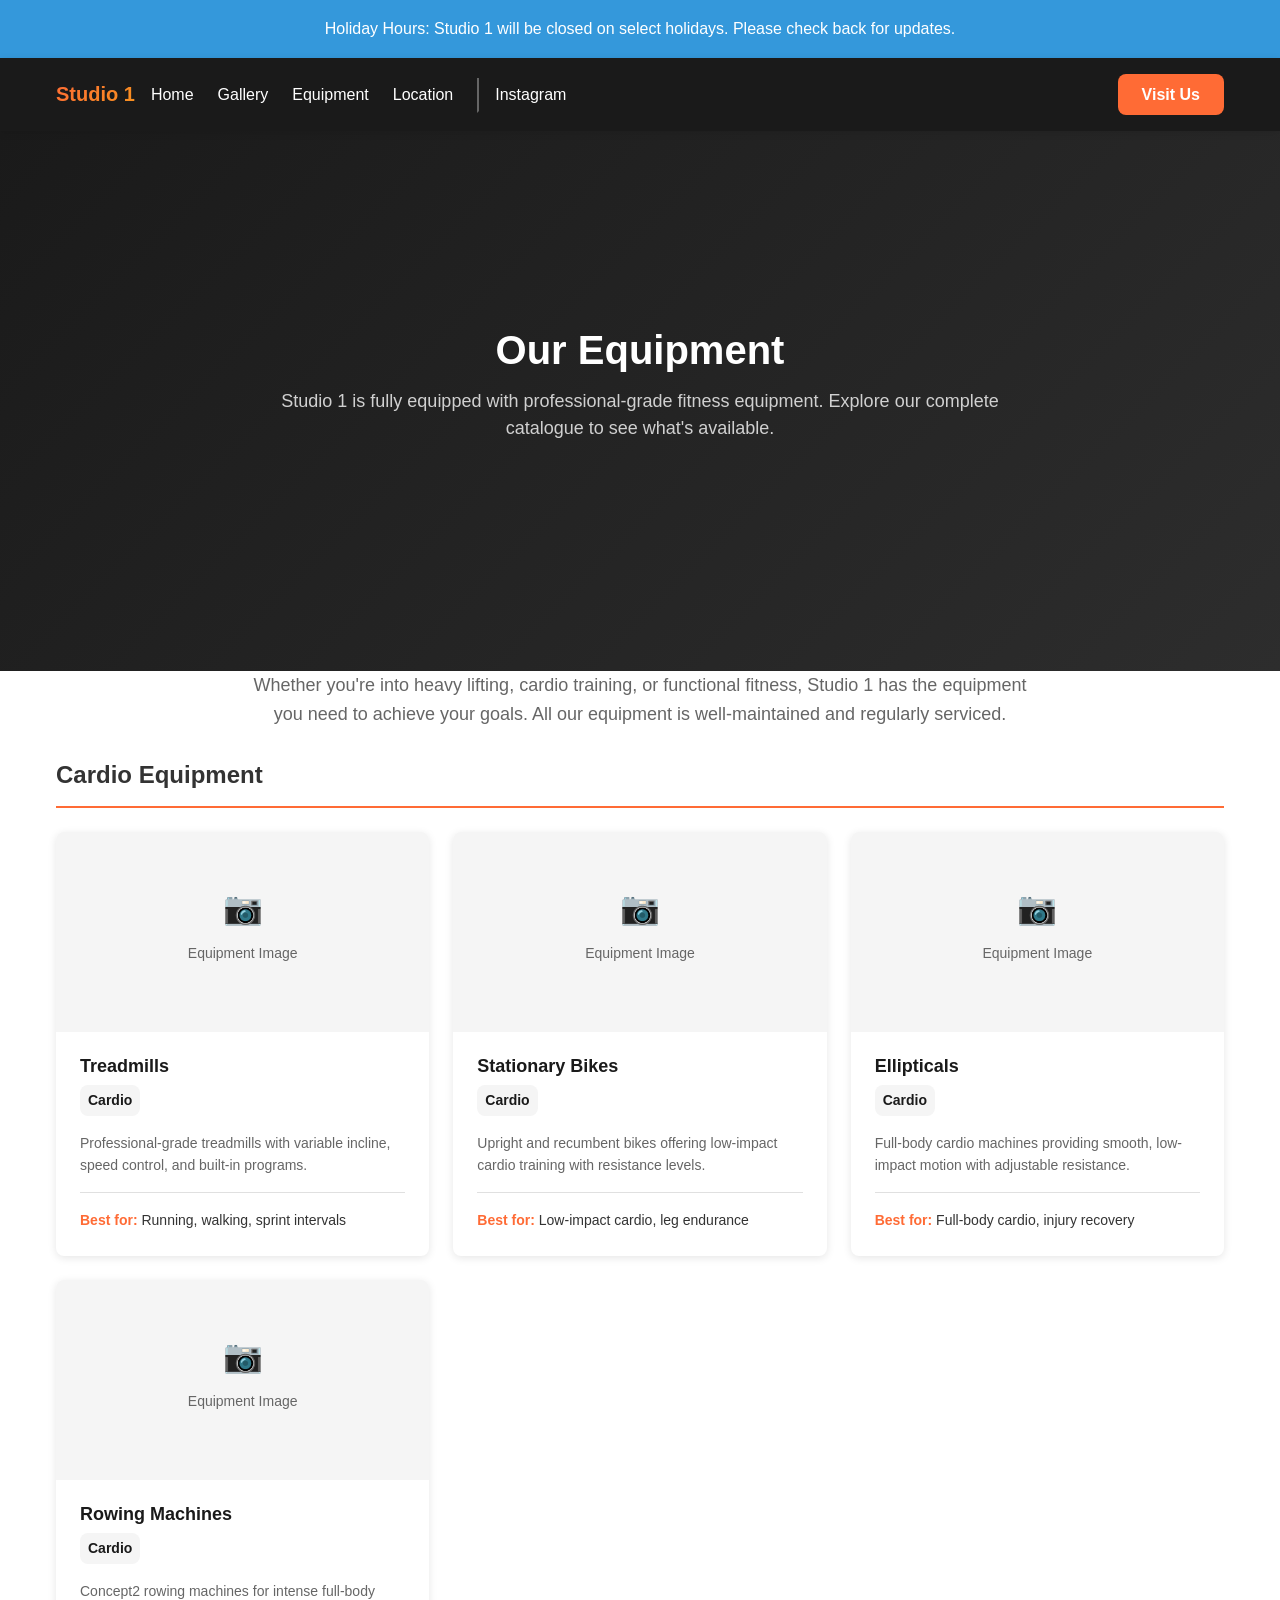
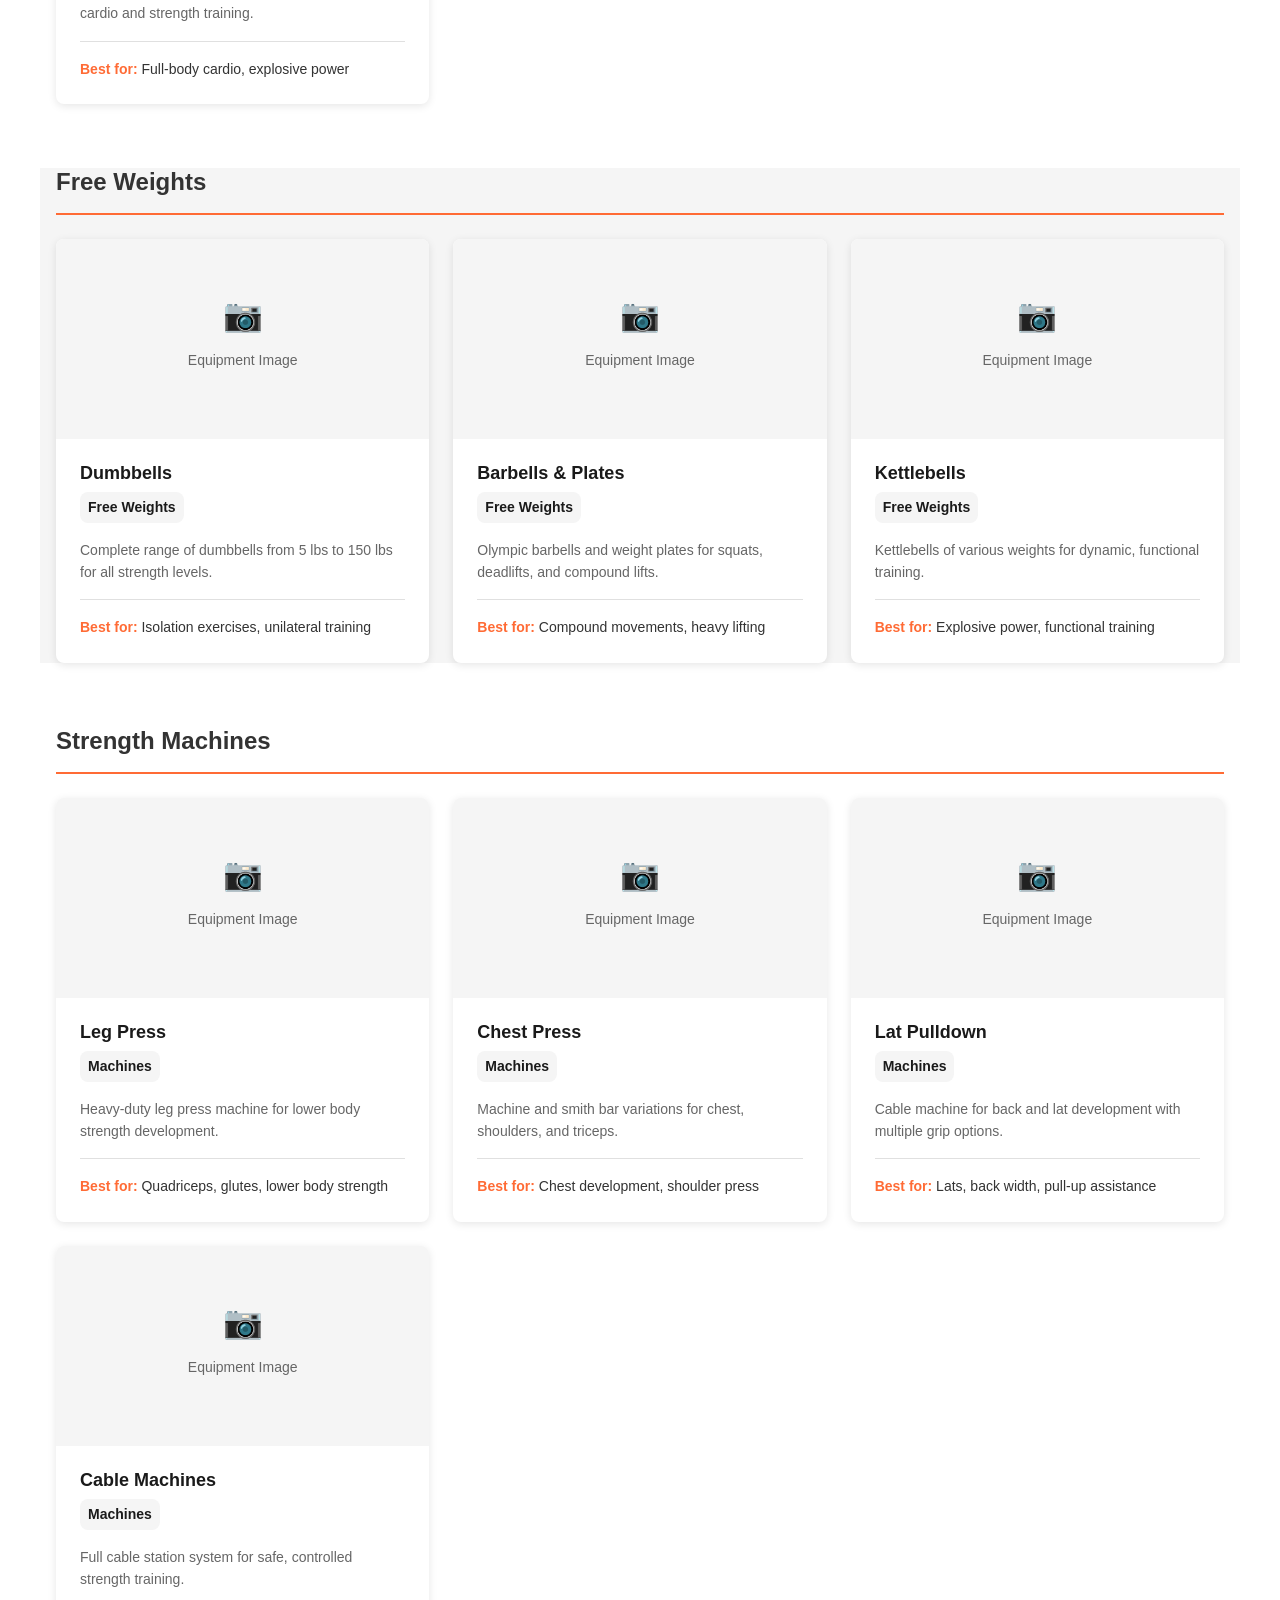
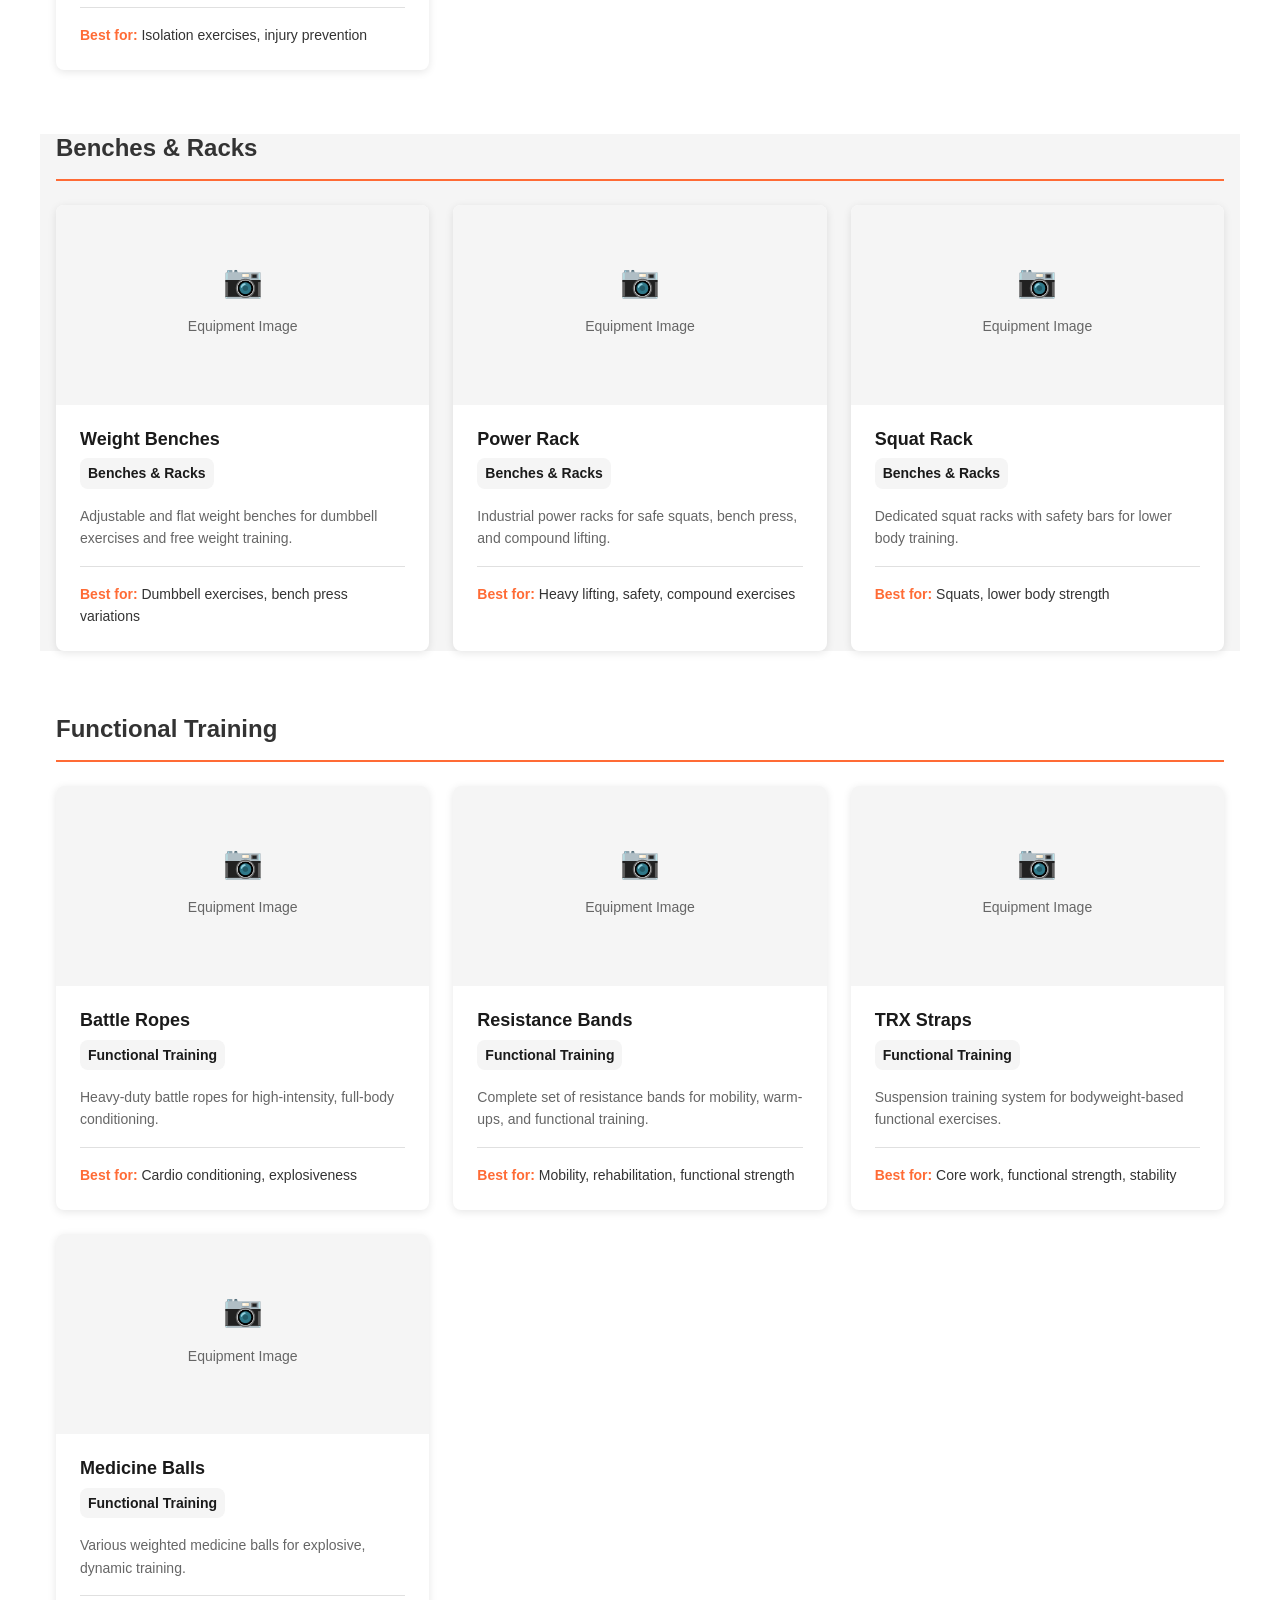
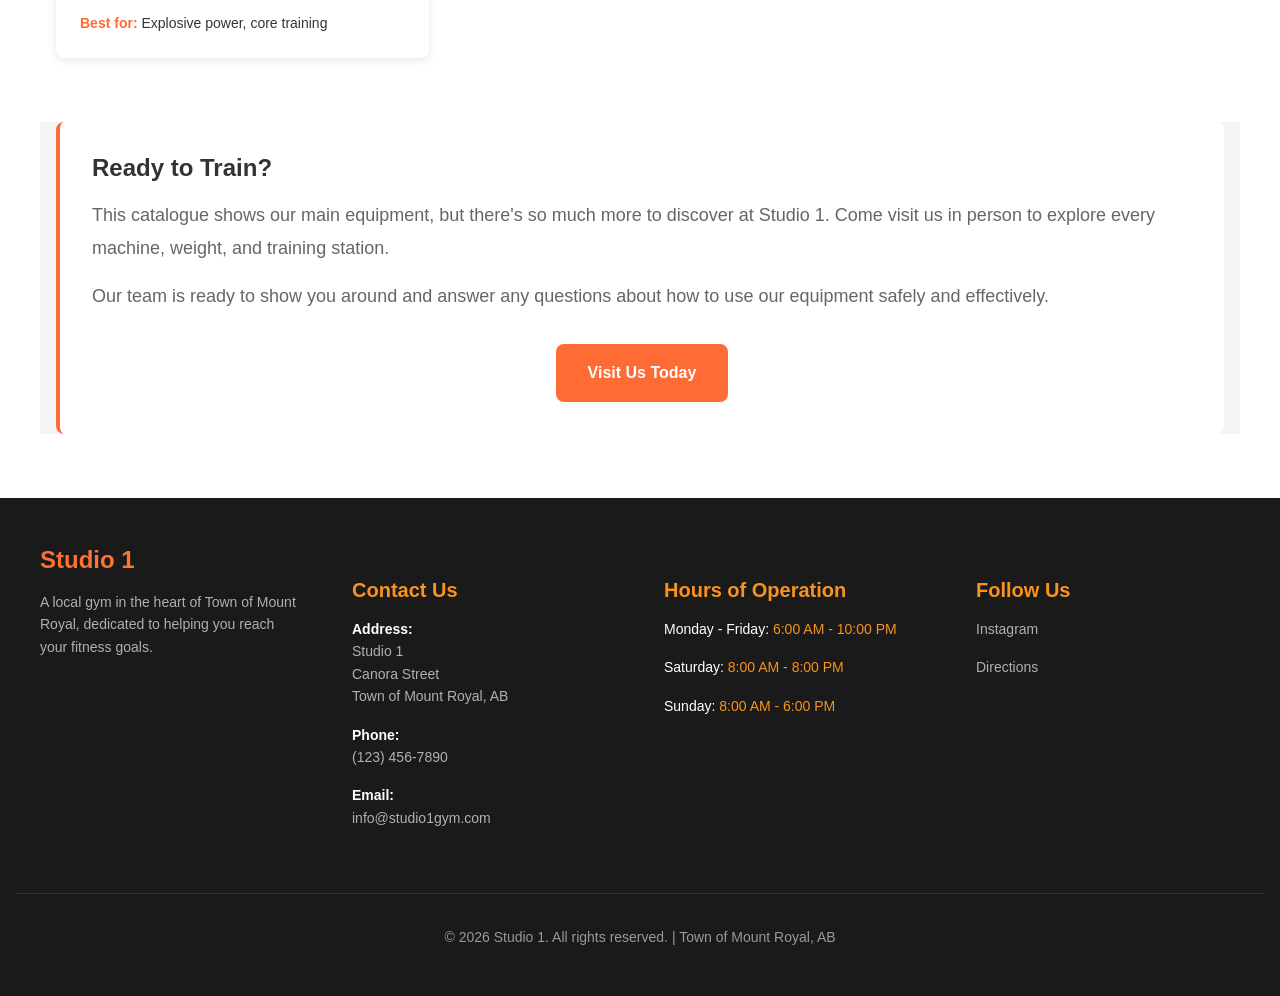
==== equipment.html @ 0e0e6036 "Initialized static website template for Studio1" ====
<!DOCTYPE html>
<html lang="en">
<head>
    <meta charset="UTF-8">
    <meta name="viewport" content="width=device-width, initial-scale=1.0">
    <meta name="description" content="Studio 1 Equipment Catalogue - Browse our complete selection of strength training, cardio, and functional training equipment.">
    <meta name="theme-color" content="#1a1a1a">
    <title>Equipment - Studio 1 Gym</title>
    <link rel="stylesheet" href="css/styles.css">
</head>
<body>
    <!-- Announcement Bar (loaded dynamically) -->
    <div id="announcement-bar" class="announcement-bar">
        <div class="announcement-text"></div>
    </div>

    <!-- Navbar (loaded dynamically) -->
    <header id="navbar-container"></header>

    <main>
        <!-- Hero Section -->
        <section class="hero">
            <div class="hero-content">
                <h1>Our Equipment</h1>
                <p class="hero-subtitle">
                    Studio 1 is fully equipped with professional-grade fitness equipment. 
                    Explore our complete catalogue to see what's available.
                </p>
            </div>
        </section>

        <!-- Equipment Introduction -->
        <section class="container">
            <p class="text-center" style="font-size: var(--font-size-lg); color: var(--light-text); max-width: 800px; margin: 0 auto var(--spacing-xl);">
                Whether you're into heavy lifting, cardio training, or functional fitness, 
                Studio 1 has the equipment you need to achieve your goals. 
                All our equipment is well-maintained and regularly serviced.
            </p>
        </section>

        <!-- Cardio Equipment -->
        <section class="container">
            <div class="equipment-category">
                <h3>Cardio Equipment</h3>
                <div class="cards-grid">
                    <div class="equipment-card">
                        <div class="equipment-image">
                            <div class="gallery-placeholder">
                                <div style="font-size: 2rem; margin-bottom: var(--spacing-sm);">📷</div>
                                <p>Equipment Image</p>
                            </div>
                        </div>
                        <div class="equipment-info">
                            <h4 class="equipment-name">Treadmills</h4>
                            <span class="equipment-category-label">Cardio</span>
                            <p class="equipment-description">
                                Professional-grade treadmills with variable incline, speed control, and built-in programs.
                            </p>
                            <div class="equipment-best-for">
                                <strong>Best for:</strong> Running, walking, sprint intervals
                            </div>
                        </div>
                    </div>

                    <div class="equipment-card">
                        <div class="equipment-image">
                            <div class="gallery-placeholder">
                                <div style="font-size: 2rem; margin-bottom: var(--spacing-sm);">📷</div>
                                <p>Equipment Image</p>
                            </div>
                        </div>
                        <div class="equipment-info">
                            <h4 class="equipment-name">Stationary Bikes</h4>
                            <span class="equipment-category-label">Cardio</span>
                            <p class="equipment-description">
                                Upright and recumbent bikes offering low-impact cardio training with resistance levels.
                            </p>
                            <div class="equipment-best-for">
                                <strong>Best for:</strong> Low-impact cardio, leg endurance
                            </div>
                        </div>
                    </div>

                    <div class="equipment-card">
                        <div class="equipment-image">
                            <div class="gallery-placeholder">
                                <div style="font-size: 2rem; margin-bottom: var(--spacing-sm);">📷</div>
                                <p>Equipment Image</p>
                            </div>
                        </div>
                        <div class="equipment-info">
                            <h4 class="equipment-name">Ellipticals</h4>
                            <span class="equipment-category-label">Cardio</span>
                            <p class="equipment-description">
                                Full-body cardio machines providing smooth, low-impact motion with adjustable resistance.
                            </p>
                            <div class="equipment-best-for">
                                <strong>Best for:</strong> Full-body cardio, injury recovery
                            </div>
                        </div>
                    </div>

                    <div class="equipment-card">
                        <div class="equipment-image">
                            <div class="gallery-placeholder">
                                <div style="font-size: 2rem; margin-bottom: var(--spacing-sm);">📷</div>
                                <p>Equipment Image</p>
                            </div>
                        </div>
                        <div class="equipment-info">
                            <h4 class="equipment-name">Rowing Machines</h4>
                            <span class="equipment-category-label">Cardio</span>
                            <p class="equipment-description">
                                Concept2 rowing machines for intense full-body cardio and strength training.
                            </p>
                            <div class="equipment-best-for">
                                <strong>Best for:</strong> Full-body cardio, explosive power
                            </div>
                        </div>
                    </div>
                </div>
            </div>
        </section>

        <!-- Free Weights -->
        <section class="container light-bg">
            <div class="equipment-category">
                <h3>Free Weights</h3>
                <div class="cards-grid">
                    <div class="equipment-card">
                        <div class="equipment-image">
                            <div class="gallery-placeholder">
                                <div style="font-size: 2rem; margin-bottom: var(--spacing-sm);">📷</div>
                                <p>Equipment Image</p>
                            </div>
                        </div>
                        <div class="equipment-info">
                            <h4 class="equipment-name">Dumbbells</h4>
                            <span class="equipment-category-label">Free Weights</span>
                            <p class="equipment-description">
                                Complete range of dumbbells from 5 lbs to 150 lbs for all strength levels.
                            </p>
                            <div class="equipment-best-for">
                                <strong>Best for:</strong> Isolation exercises, unilateral training
                            </div>
                        </div>
                    </div>

                    <div class="equipment-card">
                        <div class="equipment-image">
                            <div class="gallery-placeholder">
                                <div style="font-size: 2rem; margin-bottom: var(--spacing-sm);">📷</div>
                                <p>Equipment Image</p>
                            </div>
                        </div>
                        <div class="equipment-info">
                            <h4 class="equipment-name">Barbells & Plates</h4>
                            <span class="equipment-category-label">Free Weights</span>
                            <p class="equipment-description">
                                Olympic barbells and weight plates for squats, deadlifts, and compound lifts.
                            </p>
                            <div class="equipment-best-for">
                                <strong>Best for:</strong> Compound movements, heavy lifting
                            </div>
                        </div>
                    </div>

                    <div class="equipment-card">
                        <div class="equipment-image">
                            <div class="gallery-placeholder">
                                <div style="font-size: 2rem; margin-bottom: var(--spacing-sm);">📷</div>
                                <p>Equipment Image</p>
                            </div>
                        </div>
                        <div class="equipment-info">
                            <h4 class="equipment-name">Kettlebells</h4>
                            <span class="equipment-category-label">Free Weights</span>
                            <p class="equipment-description">
                                Kettlebells of various weights for dynamic, functional training.
                            </p>
                            <div class="equipment-best-for">
                                <strong>Best for:</strong> Explosive power, functional training
                            </div>
                        </div>
                    </div>
                </div>
            </div>
        </section>

        <!-- Strength Machines -->
        <section class="container">
            <div class="equipment-category">
                <h3>Strength Machines</h3>
                <div class="cards-grid">
                    <div class="equipment-card">
                        <div class="equipment-image">
                            <div class="gallery-placeholder">
                                <div style="font-size: 2rem; margin-bottom: var(--spacing-sm);">📷</div>
                                <p>Equipment Image</p>
                            </div>
                        </div>
                        <div class="equipment-info">
                            <h4 class="equipment-name">Leg Press</h4>
                            <span class="equipment-category-label">Machines</span>
                            <p class="equipment-description">
                                Heavy-duty leg press machine for lower body strength development.
                            </p>
                            <div class="equipment-best-for">
                                <strong>Best for:</strong> Quadriceps, glutes, lower body strength
                            </div>
                        </div>
                    </div>

                    <div class="equipment-card">
                        <div class="equipment-image">
                            <div class="gallery-placeholder">
                                <div style="font-size: 2rem; margin-bottom: var(--spacing-sm);">📷</div>
                                <p>Equipment Image</p>
                            </div>
                        </div>
                        <div class="equipment-info">
                            <h4 class="equipment-name">Chest Press</h4>
                            <span class="equipment-category-label">Machines</span>
                            <p class="equipment-description">
                                Machine and smith bar variations for chest, shoulders, and triceps.
                            </p>
                            <div class="equipment-best-for">
                                <strong>Best for:</strong> Chest development, shoulder press
                            </div>
                        </div>
                    </div>

                    <div class="equipment-card">
                        <div class="equipment-image">
                            <div class="gallery-placeholder">
                                <div style="font-size: 2rem; margin-bottom: var(--spacing-sm);">📷</div>
                                <p>Equipment Image</p>
                            </div>
                        </div>
                        <div class="equipment-info">
                            <h4 class="equipment-name">Lat Pulldown</h4>
                            <span class="equipment-category-label">Machines</span>
                            <p class="equipment-description">
                                Cable machine for back and lat development with multiple grip options.
                            </p>
                            <div class="equipment-best-for">
                                <strong>Best for:</strong> Lats, back width, pull-up assistance
                            </div>
                        </div>
                    </div>

                    <div class="equipment-card">
                        <div class="equipment-image">
                            <div class="gallery-placeholder">
                                <div style="font-size: 2rem; margin-bottom: var(--spacing-sm);">📷</div>
                                <p>Equipment Image</p>
                            </div>
                        </div>
                        <div class="equipment-info">
                            <h4 class="equipment-name">Cable Machines</h4>
                            <span class="equipment-category-label">Machines</span>
                            <p class="equipment-description">
                                Full cable station system for safe, controlled strength training.
                            </p>
                            <div class="equipment-best-for">
                                <strong>Best for:</strong> Isolation exercises, injury prevention
                            </div>
                        </div>
                    </div>
                </div>
            </div>
        </section>

        <!-- Benches & Racks -->
        <section class="container light-bg">
            <div class="equipment-category">
                <h3>Benches & Racks</h3>
                <div class="cards-grid">
                    <div class="equipment-card">
                        <div class="equipment-image">
                            <div class="gallery-placeholder">
                                <div style="font-size: 2rem; margin-bottom: var(--spacing-sm);">📷</div>
                                <p>Equipment Image</p>
                            </div>
                        </div>
                        <div class="equipment-info">
                            <h4 class="equipment-name">Weight Benches</h4>
                            <span class="equipment-category-label">Benches & Racks</span>
                            <p class="equipment-description">
                                Adjustable and flat weight benches for dumbbell exercises and free weight training.
                            </p>
                            <div class="equipment-best-for">
                                <strong>Best for:</strong> Dumbbell exercises, bench press variations
                            </div>
                        </div>
                    </div>

                    <div class="equipment-card">
                        <div class="equipment-image">
                            <div class="gallery-placeholder">
                                <div style="font-size: 2rem; margin-bottom: var(--spacing-sm);">📷</div>
                                <p>Equipment Image</p>
                            </div>
                        </div>
                        <div class="equipment-info">
                            <h4 class="equipment-name">Power Rack</h4>
                            <span class="equipment-category-label">Benches & Racks</span>
                            <p class="equipment-description">
                                Industrial power racks for safe squats, bench press, and compound lifting.
                            </p>
                            <div class="equipment-best-for">
                                <strong>Best for:</strong> Heavy lifting, safety, compound exercises
                            </div>
                        </div>
                    </div>

                    <div class="equipment-card">
                        <div class="equipment-image">
                            <div class="gallery-placeholder">
                                <div style="font-size: 2rem; margin-bottom: var(--spacing-sm);">📷</div>
                                <p>Equipment Image</p>
                            </div>
                        </div>
                        <div class="equipment-info">
                            <h4 class="equipment-name">Squat Rack</h4>
                            <span class="equipment-category-label">Benches & Racks</span>
                            <p class="equipment-description">
                                Dedicated squat racks with safety bars for lower body training.
                            </p>
                            <div class="equipment-best-for">
                                <strong>Best for:</strong> Squats, lower body strength
                            </div>
                        </div>
                    </div>
                </div>
            </div>
        </section>

        <!-- Functional Training -->
        <section class="container">
            <div class="equipment-category">
                <h3>Functional Training</h3>
                <div class="cards-grid">
                    <div class="equipment-card">
                        <div class="equipment-image">
                            <div class="gallery-placeholder">
                                <div style="font-size: 2rem; margin-bottom: var(--spacing-sm);">📷</div>
                                <p>Equipment Image</p>
                            </div>
                        </div>
                        <div class="equipment-info">
                            <h4 class="equipment-name">Battle Ropes</h4>
                            <span class="equipment-category-label">Functional Training</span>
                            <p class="equipment-description">
                                Heavy-duty battle ropes for high-intensity, full-body conditioning.
                            </p>
                            <div class="equipment-best-for">
                                <strong>Best for:</strong> Cardio conditioning, explosiveness
                            </div>
                        </div>
                    </div>

                    <div class="equipment-card">
                        <div class="equipment-image">
                            <div class="gallery-placeholder">
                                <div style="font-size: 2rem; margin-bottom: var(--spacing-sm);">📷</div>
                                <p>Equipment Image</p>
                            </div>
                        </div>
                        <div class="equipment-info">
                            <h4 class="equipment-name">Resistance Bands</h4>
                            <span class="equipment-category-label">Functional Training</span>
                            <p class="equipment-description">
                                Complete set of resistance bands for mobility, warm-ups, and functional training.
                            </p>
                            <div class="equipment-best-for">
                                <strong>Best for:</strong> Mobility, rehabilitation, functional strength
                            </div>
                        </div>
                    </div>

                    <div class="equipment-card">
                        <div class="equipment-image">
                            <div class="gallery-placeholder">
                                <div style="font-size: 2rem; margin-bottom: var(--spacing-sm);">📷</div>
                                <p>Equipment Image</p>
                            </div>
                        </div>
                        <div class="equipment-info">
                            <h4 class="equipment-name">TRX Straps</h4>
                            <span class="equipment-category-label">Functional Training</span>
                            <p class="equipment-description">
                                Suspension training system for bodyweight-based functional exercises.
                            </p>
                            <div class="equipment-best-for">
                                <strong>Best for:</strong> Core work, functional strength, stability
                            </div>
                        </div>
                    </div>

                    <div class="equipment-card">
                        <div class="equipment-image">
                            <div class="gallery-placeholder">
                                <div style="font-size: 2rem; margin-bottom: var(--spacing-sm);">📷</div>
                                <p>Equipment Image</p>
                            </div>
                        </div>
                        <div class="equipment-info">
                            <h4 class="equipment-name">Medicine Balls</h4>
                            <span class="equipment-category-label">Functional Training</span>
                            <p class="equipment-description">
                                Various weighted medicine balls for explosive, dynamic training.
                            </p>
                            <div class="equipment-best-for">
                                <strong>Best for:</strong> Explosive power, core training
                            </div>
                        </div>
                    </div>
                </div>
            </div>
        </section>

        <!-- Call to Action -->
        <section class="container light-bg">
            <div class="text-section">
                <h3 style="margin-top: 0;">Ready to Train?</h3>
                <p>
                    This catalogue shows our main equipment, but there's so much more to discover at Studio 1. 
                    Come visit us in person to explore every machine, weight, and training station.
                </p>
                <p>
                    Our team is ready to show you around and answer any questions about how to use our equipment safely and effectively.
                </p>
                <div style="text-align: center; margin-top: var(--spacing-xl);">
                    <a href="index.html#location" class="btn btn-primary" onclick="smoothScrollToElement('location'); return false;">Visit Us Today</a>
                </div>
            </div>
        </section>
    </main>

    <!-- Footer (loaded dynamically) -->
    <footer id="footer-container"></footer>

    <!-- Scripts -->
    <script src="js/announcements.js"></script>
    <script src="js/main.js"></script>
</body>
</html>
---- css/styles.css ----
/**
 * Studio 1 Gym - Main Stylesheet
 * 
 * This file contains all styling for the Studio 1 website.
 * It uses CSS variables for easy branding customization.
 * Mobile-first approach ensures responsive design.
 * 
 * Sections:
 * 1. CSS Variables & Theme
 * 2. Reset & Base Styles
 * 3. Typography
 * 4. Navbar & Mobile Navigation
 * 5. Announcement Bar
 * 6. Hero Section
 * 7. Sections & Cards
 * 8. Gallery
 * 9. Equipment Catalogue
 * 10. Location & Footer
 * 11. Utilities & Responsive Design
 */

/* ================================
   1. CSS VARIABLES & THEME
   ================================ */

:root {
    /* Colors - Easy to customize for branding */
    --primary-color: #1a1a1a;
    --secondary-color: #ff6b35;
    --accent-color: #f7931e;
    --light-bg: #f5f5f5;
    --white: #ffffff;
    --dark-text: #333333;
    --light-text: #666666;
    --border-color: #e0e0e0;
    --success-color: #27ae60;
    --warning-color: #f39c12;
    --info-color: #3498db;
    
    /* Spacing - Consistent spacing scale */
    --spacing-xs: 0.25rem;
    --spacing-sm: 0.5rem;
    --spacing-md: 1rem;
    --spacing-lg: 1.5rem;
    --spacing-xl: 2rem;
    --spacing-2xl: 3rem;
    --spacing-3xl: 4rem;
    
    /* Typography */
    --font-primary: -apple-system, BlinkMacSystemFont, 'Segoe UI', Roboto, 'Helvetica Neue', Arial, sans-serif;
    --font-size-sm: 0.875rem;
    --font-size-base: 1rem;
    --font-size-lg: 1.125rem;
    --font-size-xl: 1.25rem;
    --font-size-2xl: 1.5rem;
    --font-size-3xl: 2rem;
    --font-size-4xl: 2.5rem;
    
    /* Other */
    --border-radius: 0.5rem;
    --box-shadow: 0 2px 8px rgba(0, 0, 0, 0.1);
    --transition: all 0.3s ease;
}

/* ================================
   2. RESET & BASE STYLES
   ================================ */

* {
    margin: 0;
    padding: 0;
    box-sizing: border-box;
}

html {
    scroll-behavior: smooth;
}

body {
    font-family: var(--font-primary);
    font-size: var(--font-size-base);
    color: var(--dark-text);
    background-color: var(--white);
    line-height: 1.6;
}

img {
    max-width: 100%;
    height: auto;
    display: block;
}

/* ================================
   3. TYPOGRAPHY
   ================================ */

h1, h2, h3, h4, h5, h6 {
    margin-top: var(--spacing-xl);
    margin-bottom: var(--spacing-md);
    line-height: 1.2;
    font-weight: 700;
}

h1 {
    font-size: var(--font-size-4xl);
}

h2 {
    font-size: var(--font-size-3xl);
}

h3 {
    font-size: var(--font-size-2xl);
}

h4 {
    font-size: var(--font-size-xl);
}

p {
    margin-bottom: var(--spacing-md);
}

a {
    color: var(--secondary-color);
    text-decoration: none;
    transition: var(--transition);
}

a:hover {
    color: var(--accent-color);
}

a:focus {
    outline: 3px solid var(--accent-color);
    outline-offset: 2px;
    border-radius: 3px;
}

/* ================================
   4. NAVBAR & MOBILE NAVIGATION
   ================================ */

.navbar {
    background-color: var(--primary-color);
    color: var(--white);
    position: sticky;
    top: 0;
    z-index: 100;
    box-shadow: var(--box-shadow);
}

.navbar-container {
    max-width: 1200px;
    margin: 0 auto;
    padding: var(--spacing-md);
    display: flex;
    justify-content: space-between;
    align-items: center;
    gap: var(--spacing-md);
}

.navbar-brand {
    flex-shrink: 0;
}

.brand-link {
    color: var(--white);
    font-size: var(--font-size-xl);
    font-weight: 700;
    display: flex;
    align-items: center;
    gap: var(--spacing-sm);
}

.brand-name {
    background: linear-gradient(135deg, var(--secondary-color), var(--accent-color));
    -webkit-background-clip: text;
    -webkit-text-fill-color: transparent;
    background-clip: text;
}

/* Mobile Navigation Toggle */
.nav-toggle {
    display: none;
    background: none;
    border: none;
    cursor: pointer;
    padding: var(--spacing-sm);
    flex-direction: column;
    gap: 5px;
    z-index: 101;
}

.hamburger {
    width: 25px;
    height: 3px;
    background-color: var(--white);
    border-radius: 2px;
    transition: var(--transition);
}

/* Navigation Menu */
.nav-menu {
    display: flex;
    list-style: none;
    gap: var(--spacing-lg);
    align-items: center;
    flex: 1;
    margin: 0;
}

.nav-link {
    color: var(--white);
    font-weight: 500;
    transition: var(--transition);
    padding: var(--spacing-sm) 0;
    border-bottom: 2px solid transparent;
}

.nav-link:hover {
    color: var(--accent-color);
    border-bottom-color: var(--accent-color);
}

.nav-link:focus {
    outline: 3px solid var(--accent-color);
    outline-offset: 2px;
}

.nav-phone {
    display: none;
}

.nav-social {
    padding-left: var(--spacing-md);
    border-left: 2px solid var(--light-text);
}

/* Call-to-Action Button in Nav */
.nav-cta-button {
    background-color: var(--secondary-color);
    color: var(--white);
    padding: var(--spacing-sm) var(--spacing-lg);
    border-radius: var(--border-radius);
    font-weight: 600;
    transition: var(--transition);
    white-space: nowrap;
}

.nav-cta-button:hover {
    background-color: var(--accent-color);
    transform: translateY(-2px);
    box-shadow: 0 4px 12px rgba(255, 107, 53, 0.4);
}

/* ================================
   5. ANNOUNCEMENT BAR
   ================================ */

.announcement-bar {
    background-color: var(--info-color);
    color: var(--white);
    padding: var(--spacing-md);
    text-align: center;
    font-weight: 500;
    display: none;
}

.announcement-bar.announcement-warning {
    background-color: var(--warning-color);
}

.announcement-bar.announcement-success {
    background-color: var(--success-color);
}

.announcement-bar.announcement-info {
    background-color: var(--info-color);
}

.announcement-text {
    max-width: 1200px;
    margin: 0 auto;
}

/* ================================
   6. HERO SECTION
   ================================ */

.hero {
    background: linear-gradient(135deg, var(--primary-color) 0%, #2d2d2d 100%);
    color: var(--white);
    padding: var(--spacing-3xl) var(--spacing-md);
    text-align: center;
    min-height: 60vh;
    display: flex;
    align-items: center;
    justify-content: center;
}

.hero-content {
    max-width: 800px;
}

.hero-logo {
    font-size: var(--font-size-3xl);
    margin-bottom: var(--spacing-lg);
    font-weight: 700;
    background: linear-gradient(135deg, var(--secondary-color), var(--accent-color));
    -webkit-background-clip: text;
    -webkit-text-fill-color: transparent;
    background-clip: text;
}

.hero h1 {
    margin-top: 0;
    font-size: var(--font-size-4xl);
    margin-bottom: var(--spacing-md);
    line-height: 1.1;
}

.hero-subtitle {
    font-size: var(--font-size-lg);
    margin-bottom: var(--spacing-xl);
    color: #d0d0d0;
    line-height: 1.5;
}

.hero-buttons {
    display: flex;
    flex-direction: column;
    gap: var(--spacing-md);
    margin-bottom: var(--spacing-lg);
}

.btn {
    display: inline-block;
    padding: var(--spacing-md) var(--spacing-xl);
    border-radius: var(--border-radius);
    font-weight: 600;
    text-align: center;
    cursor: pointer;
    border: none;
    transition: var(--transition);
    font-size: var(--font-size-base);
}

.btn-primary {
    background-color: var(--secondary-color);
    color: var(--white);
}

.btn-primary:hover {
    background-color: var(--accent-color);
    transform: translateY(-2px);
    box-shadow: 0 4px 12px rgba(255, 107, 53, 0.4);
}

.btn-secondary {
    background-color: transparent;
    color: var(--white);
    border: 2px solid var(--secondary-color);
}

.btn-secondary:hover {
    background-color: var(--secondary-color);
}

.btn:focus {
    outline: 3px solid var(--accent-color);
    outline-offset: 2px;
}

/* ================================
   7. SECTIONS & CARDS
   ================================ */

.container {
    max-width: 1200px;
    margin: 0 auto;
    padding: 0 var(--spacing-md);
}

section {
    padding: var(--spacing-3xl) var(--spacing-md);
}

section.light-bg {
    background-color: var(--light-bg);
}

section h2 {
    text-align: center;
    margin-bottom: var(--spacing-2xl);
}

/* Cards Grid */
.cards-grid {
    display: grid;
    grid-template-columns: repeat(auto-fit, minmax(280px, 1fr));
    gap: var(--spacing-lg);
    margin-bottom: var(--spacing-xl);
}

.card {
    background-color: var(--white);
    border-radius: var(--border-radius);
    padding: var(--spacing-xl);
    box-shadow: var(--box-shadow);
    transition: var(--transition);
    border: 2px solid transparent;
}

.card:hover {
    transform: translateY(-4px);
    box-shadow: 0 4px 16px rgba(0, 0, 0, 0.15);
}

.card h3 {
    margin-top: 0;
    color: var(--primary-color);
}

.card-icon {
    font-size: var(--font-size-3xl);
    margin-bottom: var(--spacing-md);
    color: var(--secondary-color);
}

.card-description {
    color: var(--light-text);
    line-height: 1.6;
}

/* Text Section */
.text-section {
    background-color: var(--white);
    border-left: 4px solid var(--secondary-color);
    padding: var(--spacing-xl);
    border-radius: var(--border-radius);
    margin: var(--spacing-xl) 0;
}

.text-section p {
    font-size: var(--font-size-lg);
    line-height: 1.8;
    color: var(--light-text);
}

/* ================================
   8. GALLERY
   ================================ */

.gallery-grid {
    display: grid;
    grid-template-columns: repeat(auto-fill, minmax(250px, 1fr));
    gap: var(--spacing-lg);
}

.gallery-item {
    position: relative;
    overflow: hidden;
    border-radius: var(--border-radius);
    box-shadow: var(--box-shadow);
    aspect-ratio: 1;
    background-color: var(--light-bg);
    display: flex;
    align-items: center;
    justify-content: center;
}

.gallery-item img {
    width: 100%;
    height: 100%;
    object-fit: cover;
    transition: var(--transition);
}

.gallery-item:hover img {
    transform: scale(1.05);
}

.gallery-placeholder {
    color: var(--light-text);
    text-align: center;
    font-size: var(--font-size-sm);
    padding: var(--spacing-md);
}

.gallery-category {
    margin-bottom: var(--spacing-3xl);
}

.gallery-category h3 {
    border-bottom: 2px solid var(--secondary-color);
    padding-bottom: var(--spacing-md);
    margin-bottom: var(--spacing-lg);
}

/* ================================
   9. EQUIPMENT CATALOGUE
   ================================ */

.equipment-category {
    margin-bottom: var(--spacing-3xl);
}

.equipment-category h3 {
    border-bottom: 2px solid var(--secondary-color);
    padding-bottom: var(--spacing-md);
    margin-bottom: var(--spacing-lg);
}

.equipment-card {
    background-color: var(--white);
    border-radius: var(--border-radius);
    overflow: hidden;
    box-shadow: var(--box-shadow);
    transition: var(--transition);
}

.equipment-card:hover {
    transform: translateY(-4px);
    box-shadow: 0 4px 16px rgba(0, 0, 0, 0.15);
}

.equipment-image {
    width: 100%;
    height: 200px;
    background-color: var(--light-bg);
    display: flex;
    align-items: center;
    justify-content: center;
    overflow: hidden;
}

.equipment-image img {
    width: 100%;
    height: 100%;
    object-fit: cover;
}

.equipment-info {
    padding: var(--spacing-lg);
}

.equipment-name {
    font-size: var(--font-size-lg);
    font-weight: 700;
    color: var(--primary-color);
    margin: 0 0 var(--spacing-sm) 0;
}

.equipment-category-label {
    display: inline-block;
    background-color: var(--light-bg);
    color: var(--primary-color);
    padding: var(--spacing-xs) var(--spacing-sm);
    border-radius: var(--border-radius);
    font-size: var(--font-size-sm);
    margin-bottom: var(--spacing-md);
    font-weight: 600;
}

.equipment-description {
    color: var(--light-text);
    margin-bottom: var(--spacing-md);
    font-size: var(--font-size-sm);
    line-height: 1.6;
}

.equipment-best-for {
    border-top: 1px solid var(--border-color);
    padding-top: var(--spacing-md);
    font-size: var(--font-size-sm);
}

.equipment-best-for strong {
    color: var(--secondary-color);
}

/* ================================
   10. LOCATION & FOOTER
   ================================ */

#location {
    scroll-margin-top: 80px;
}

.location-content {
    display: grid;
    grid-template-columns: 1fr 1fr;
    gap: var(--spacing-xl);
    align-items: center;
}

.location-info h3 {
    margin-top: 0;
}

.location-info p {
    color: var(--light-text);
    line-height: 1.8;
}

.map-placeholder {
    width: 100%;
    height: 400px;
    background-color: var(--light-bg);
    border-radius: var(--border-radius);
    display: flex;
    align-items: center;
    justify-content: center;
    color: var(--light-text);
    font-weight: 500;
}

/* Footer */
.footer {
    background-color: var(--primary-color);
    color: var(--white);
    padding: var(--spacing-2xl) var(--spacing-md) 0;
    margin-top: var(--spacing-3xl);
}

.footer-container {
    max-width: 1200px;
    margin: 0 auto;
    display: grid;
    grid-template-columns: repeat(auto-fit, minmax(250px, 1fr));
    gap: var(--spacing-2xl);
    margin-bottom: var(--spacing-2xl);
}

.footer-section h4 {
    color: var(--accent-color);
    margin-bottom: var(--spacing-md);
}

.footer-brand h3 {
    margin-top: 0;
    background: linear-gradient(135deg, var(--secondary-color), var(--accent-color));
    -webkit-background-clip: text;
    -webkit-text-fill-color: transparent;
    background-clip: text;
}

.footer-description {
    color: #b0b0b0;
    font-size: var(--font-size-sm);
    line-height: 1.6;
}

.contact-list,
.hours-list,
.social-links {
    list-style: none;
    margin: 0;
    padding: 0;
}

.contact-list li,
.hours-list li,
.social-links li {
    margin-bottom: var(--spacing-md);
    font-size: var(--font-size-sm);
}

.contact-list a,
.social-links a {
    color: #b0b0b0;
}

.contact-list a:hover,
.social-links a:hover {
    color: var(--accent-color);
}

.hours-list span {
    color: var(--accent-color);
}

.footer-bottom {
    border-top: 1px solid rgba(255, 255, 255, 0.1);
    padding-top: var(--spacing-xl);
    padding-bottom: var(--spacing-xl);
    text-align: center;
    color: #999;
    font-size: var(--font-size-sm);
}

/* ================================
   11. UTILITIES & RESPONSIVE DESIGN
   ================================ */

.text-center {
    text-align: center;
}

.mt-0 { margin-top: 0; }
.mb-0 { margin-bottom: 0; }

/* Responsive Design */

/* Mobile: 480px and below */
@media (max-width: 480px) {
    :root {
        --font-size-4xl: 1.75rem;
        --font-size-3xl: 1.5rem;
    }
    
    .nav-toggle {
        display: flex;
    }
    
    .nav-menu {
        position: absolute;
        top: 60px;
        left: 0;
        right: 0;
        flex-direction: column;
        background-color: var(--primary-color);
        max-height: 0;
        overflow: hidden;
        transition: max-height 0.3s ease;
        gap: 0;
    }
    
    .nav-menu.active {
        max-height: 500px;
    }
    
    .nav-link {
        display: block;
        padding: var(--spacing-md);
        border-bottom: 1px solid rgba(255, 255, 255, 0.1);
        border-left: none;
    }
    
    .nav-phone {
        display: block;
    }
    
    .nav-cta-button {
        display: none;
    }
    
    .nav-social {
        border-left: none;
        border-bottom: 1px solid rgba(255, 255, 255, 0.1);
        padding-left: var(--spacing-md);
    }
    
    .hero {
        min-height: 50vh;
        padding: var(--spacing-2xl) var(--spacing-md);
    }
    
    .hero h1 {
        font-size: var(--font-size-3xl);
    }
    
    .hero-buttons {
        flex-direction: column;
    }
    
    section {
        padding: var(--spacing-2xl) var(--spacing-md);
    }
    
    .cards-grid {
        grid-template-columns: 1fr;
    }
    
    .location-content {
        grid-template-columns: 1fr;
    }
    
    .map-placeholder {
        height: 300px;
    }
}

/* Tablet: 481px to 768px */
@media (min-width: 481px) and (max-width: 768px) {
    .hero-buttons {
        flex-direction: column;
    }
    
    .location-content {
        grid-template-columns: 1fr;
    }
    
    .map-placeholder {
        height: 300px;
    }
}

/* Desktop: 769px and above */
@media (min-width: 769px) {
    .nav-menu {
        gap: var(--spacing-lg);
    }
    
    .hero-buttons {
        flex-direction: row;
        justify-content: center;
    }
    
    .cards-grid {
        grid-template-columns: repeat(auto-fit, minmax(280px, 1fr));
    }
}

/* Print Styles */
@media print {
    .navbar,
    .announcement-bar,
    .nav-toggle {
        display: none;
    }
    
    body {
        color: #000;
    }
}
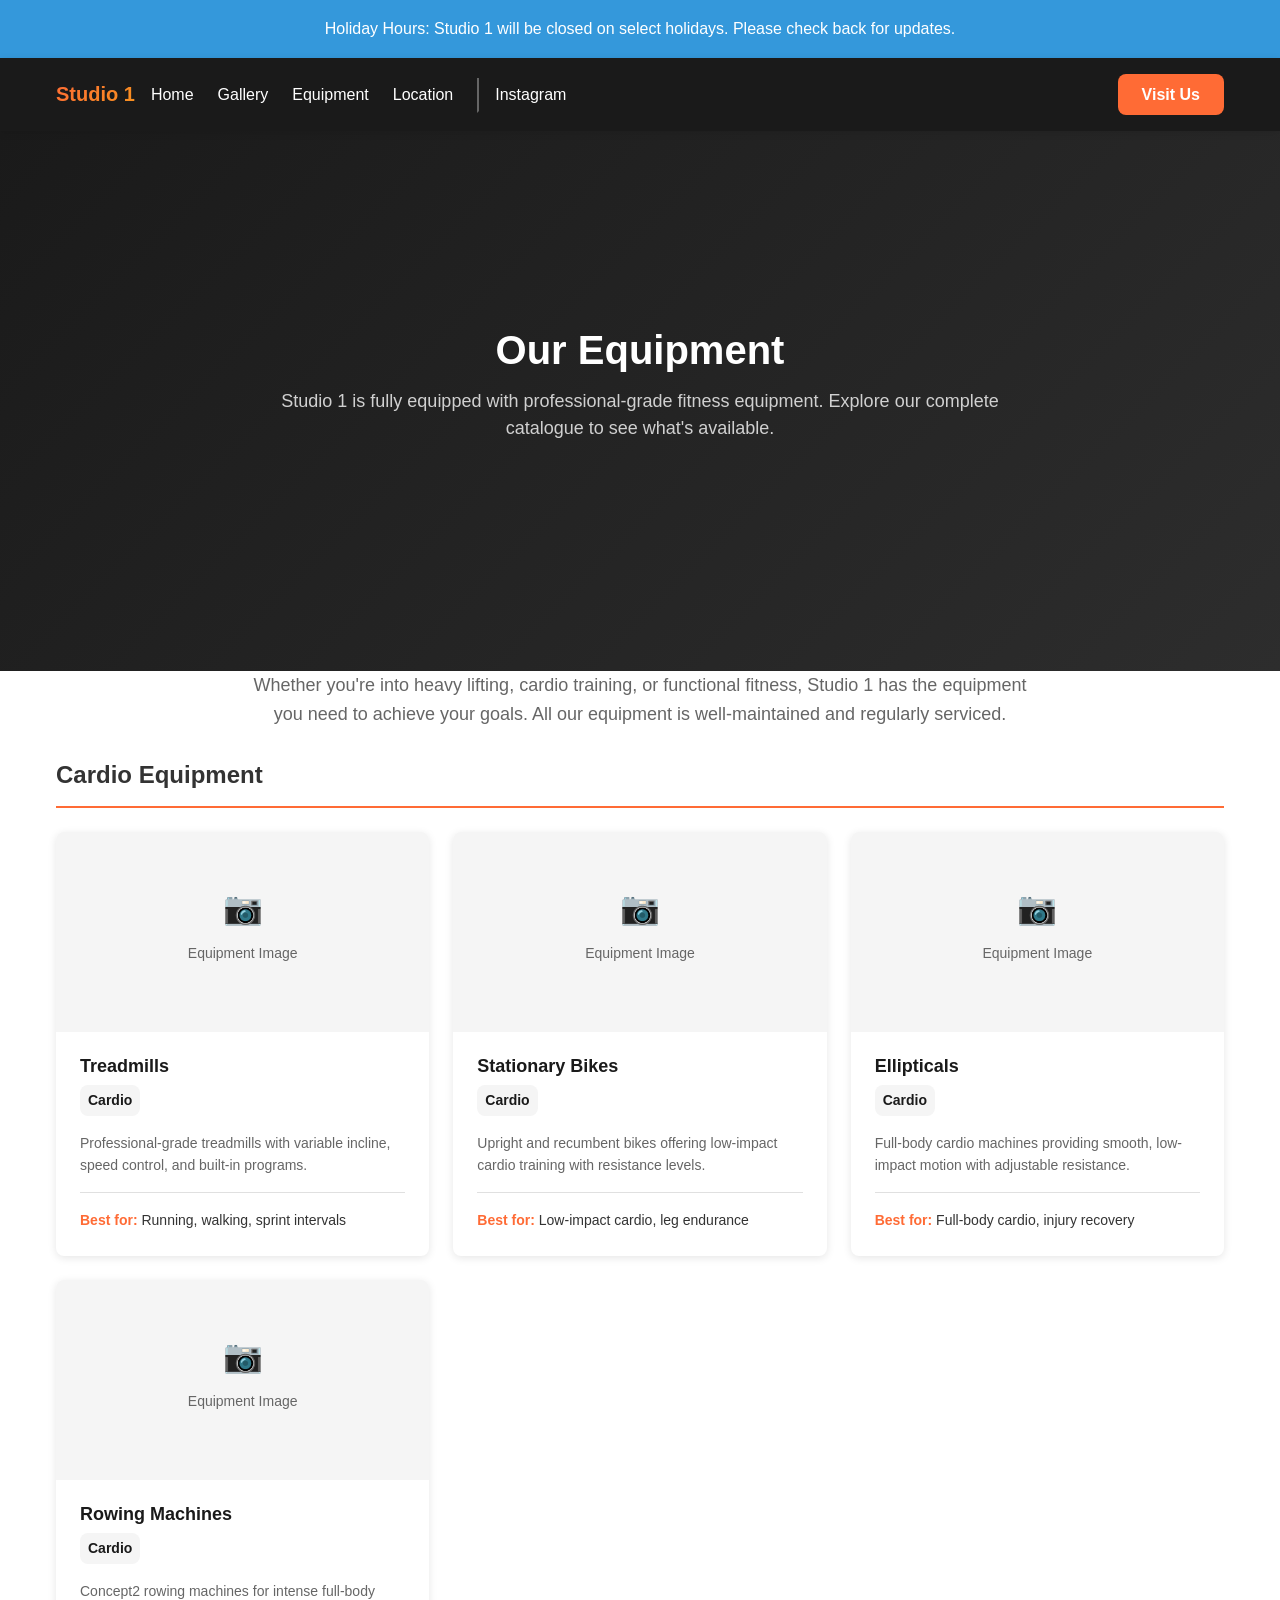
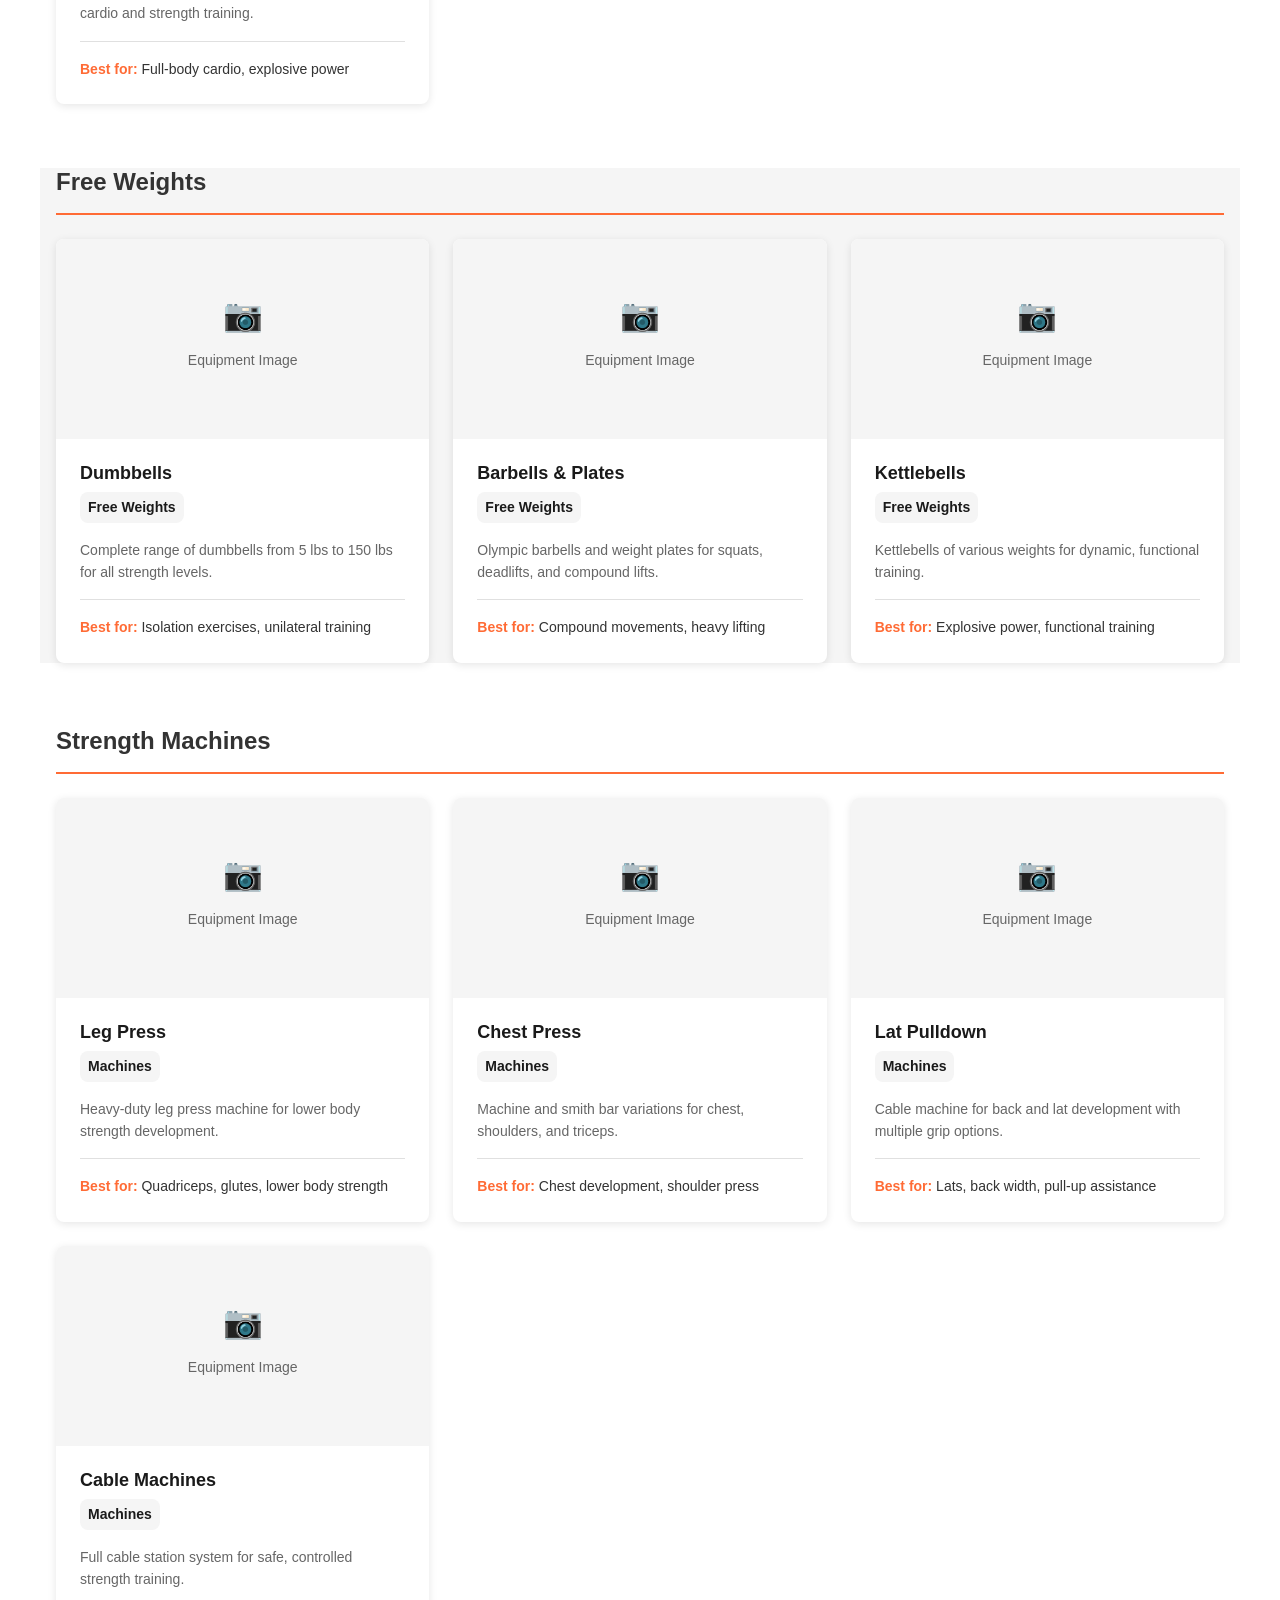
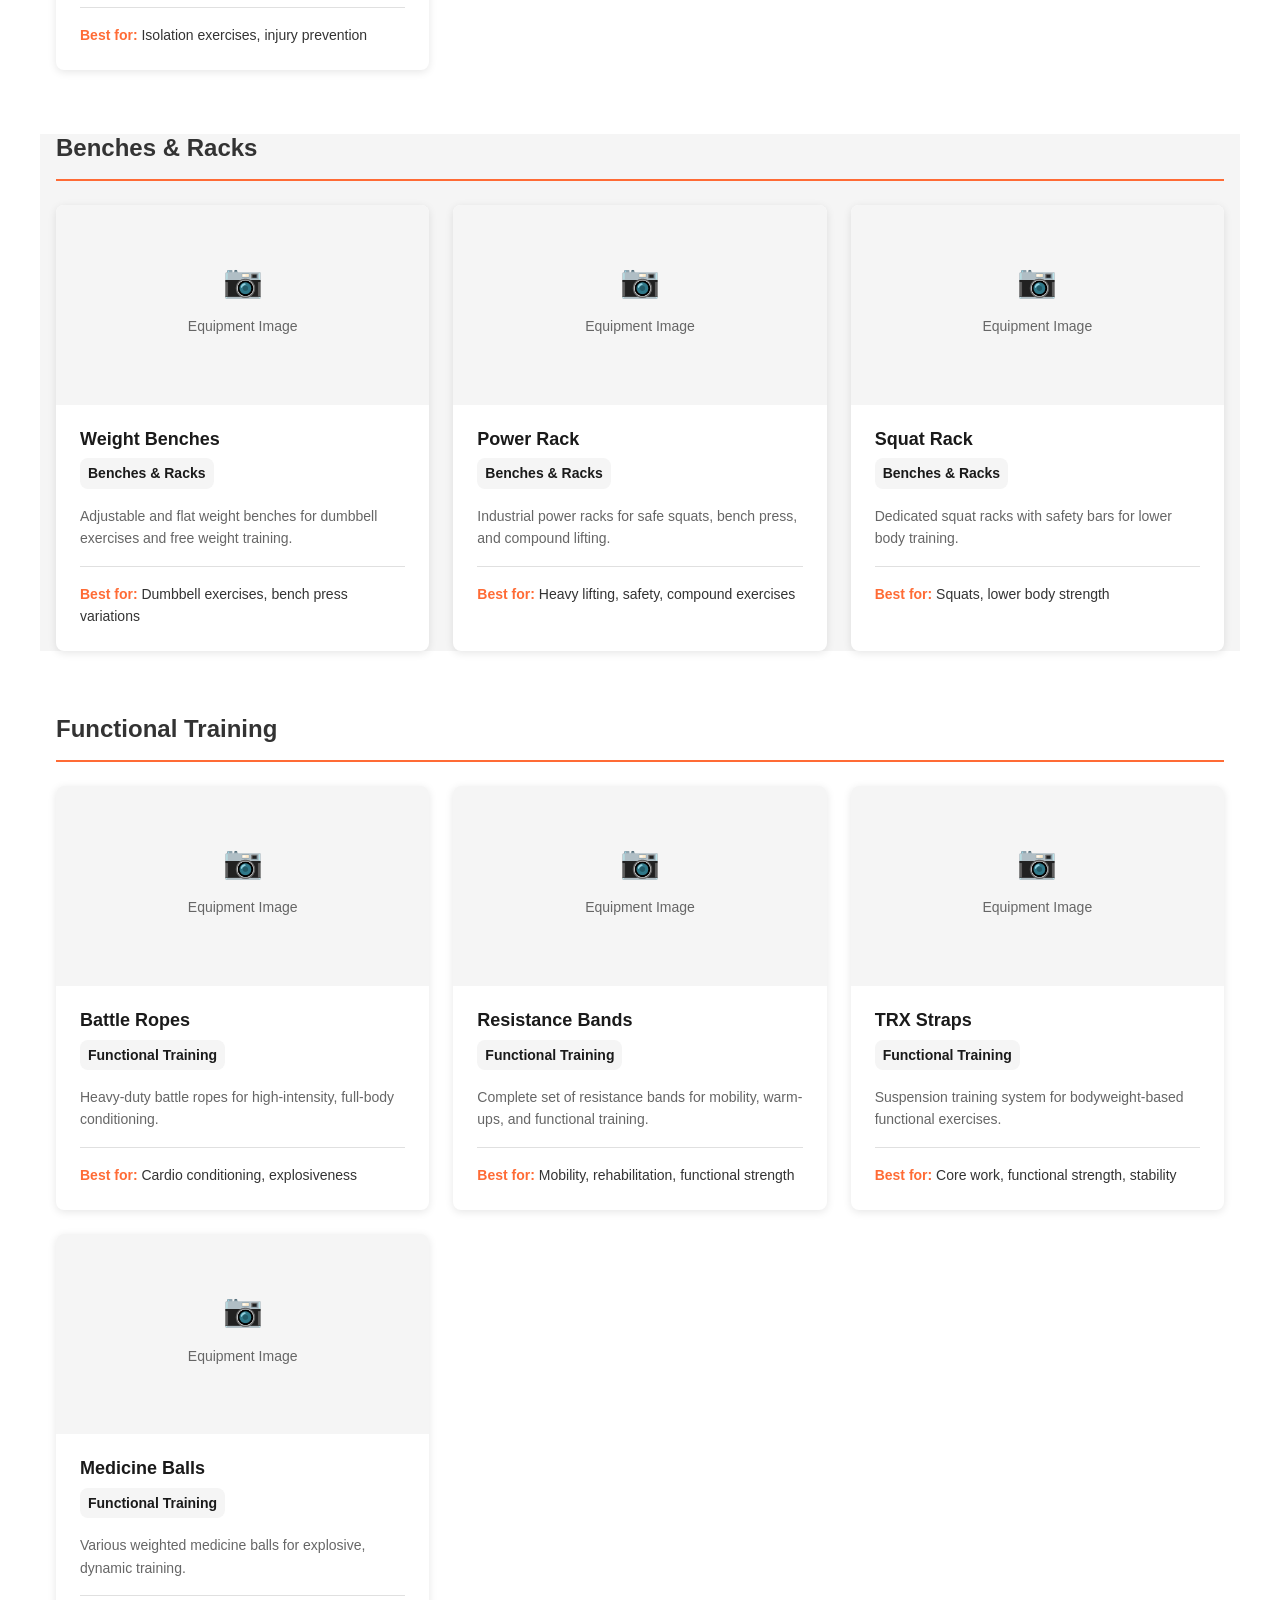
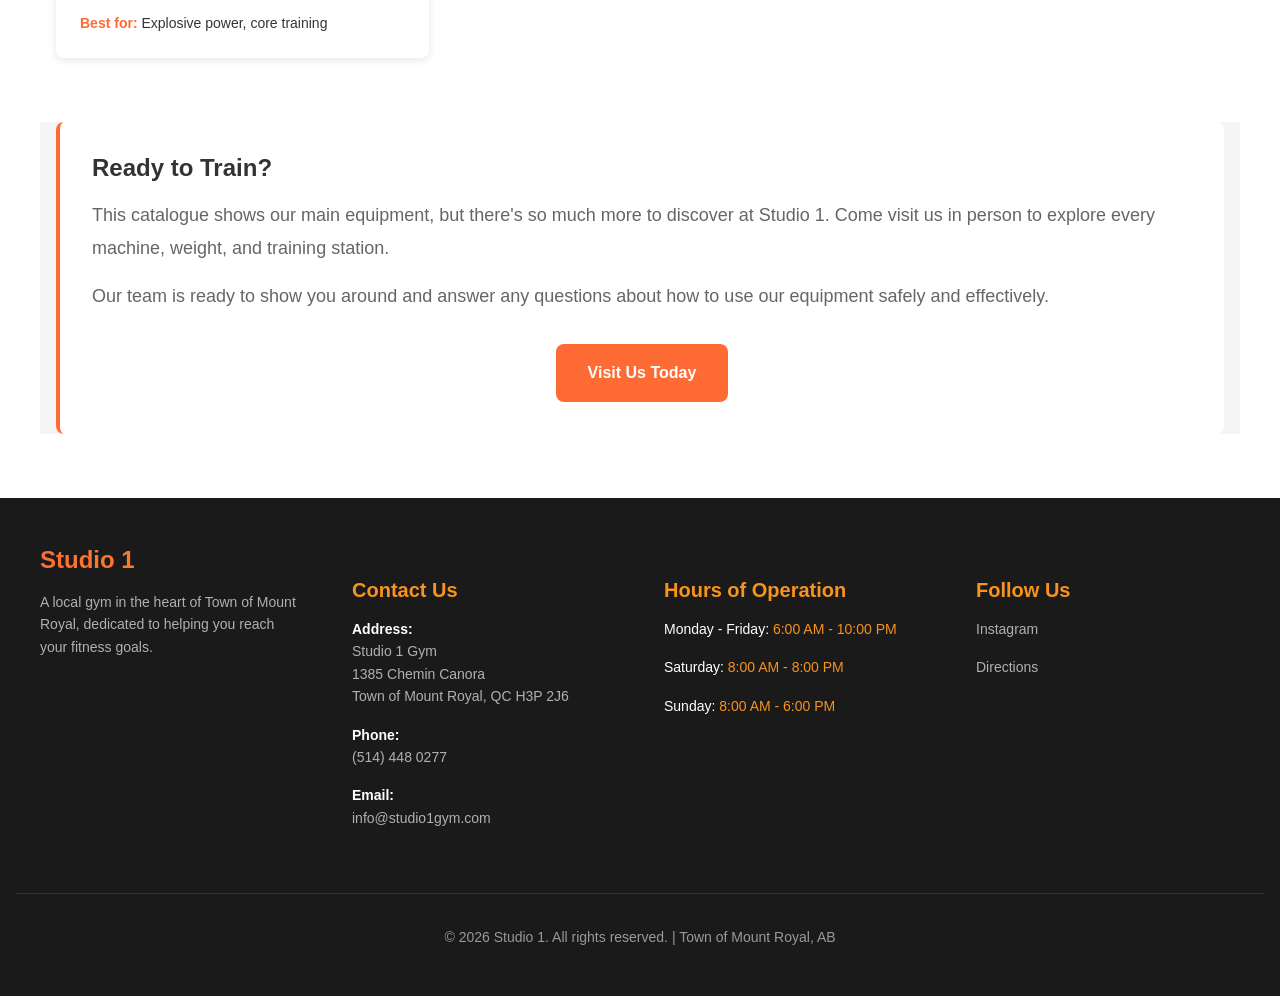
==== commit 044f63b7: "Updated contact info" ====
--- a/equipment.html
+++ b/equipment.html
@@ -432,7 +432,7 @@
                     Our team is ready to show you around and answer any questions about how to use our equipment safely and effectively.
                 </p>
                 <div style="text-align: center; margin-top: var(--spacing-xl);">
-                    <a href="index.html#location" class="btn btn-primary" onclick="smoothScrollToElement('location'); return false;">Visit Us Today</a>
+                    <a href="https://www.google.com/maps/place/Studio+1+Gym/@45.5171466,-73.6470891,17z/data=!3m1!4b1!4m6!3m5!1s0x4cc919adff4fad75:0x8b262b7abc46507a!8m2!3d45.5171466!4d-73.6445142!16s%2Fg%2F1tf3b4ml?entry=ttu&g_ep=EgoyMDI2MDUwNi4wIKXMDSoASAFQAw%3D%3D" class="btn btn-primary" target="_blank" rel="noopener noreferrer">Visit Us Today</a>
                 </div>
             </div>
         </section>
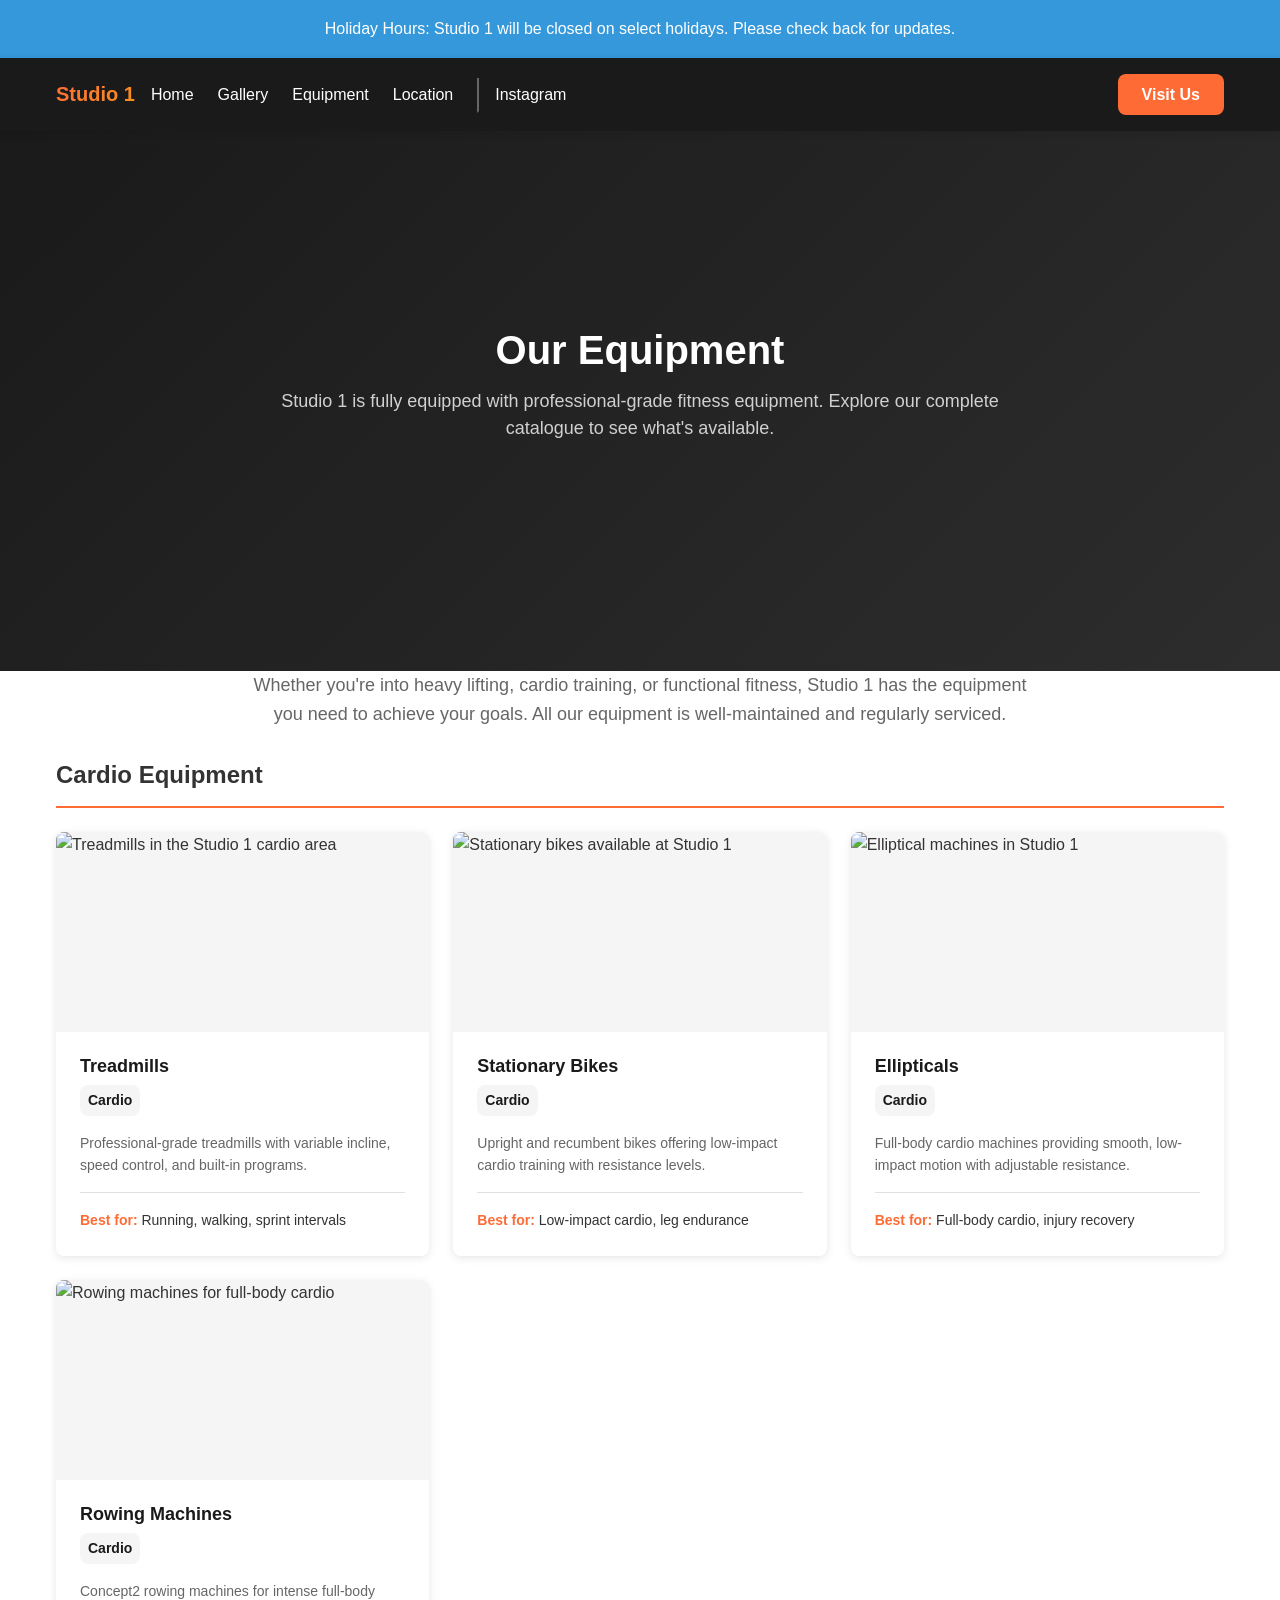
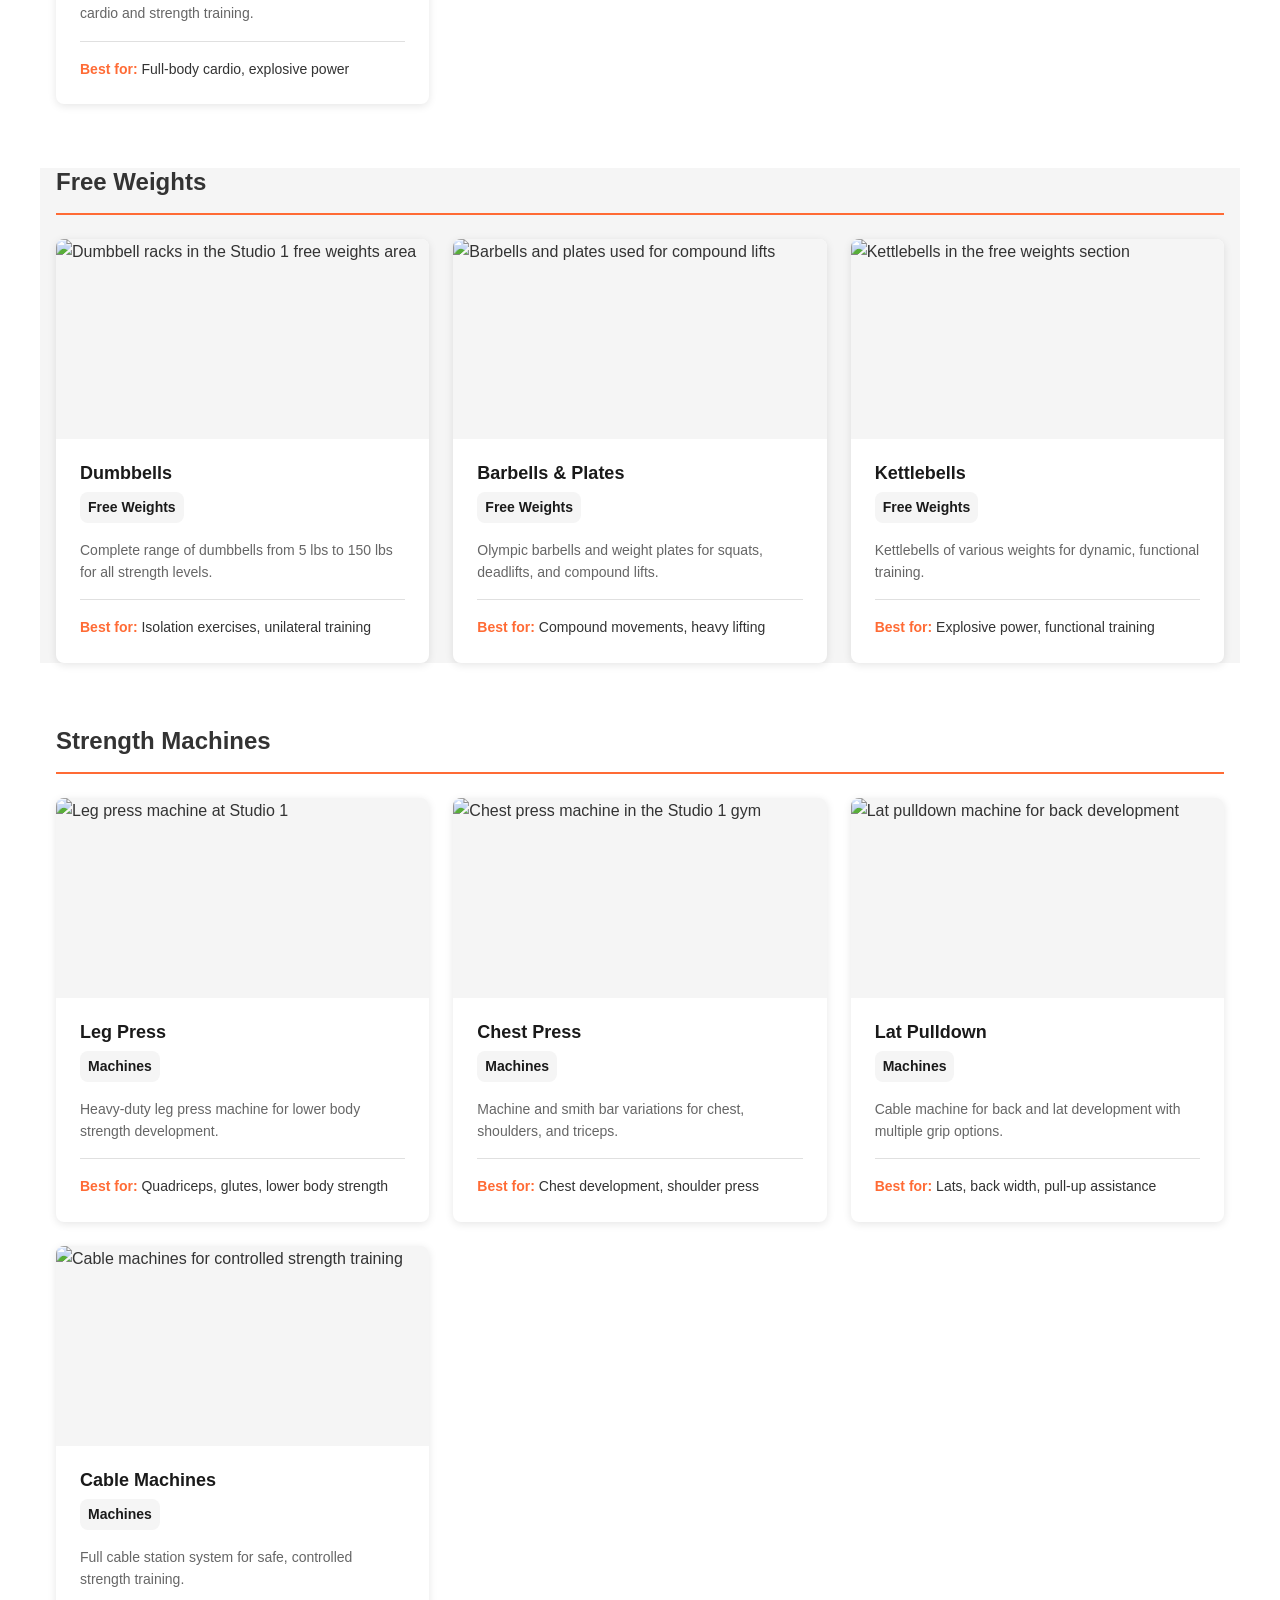
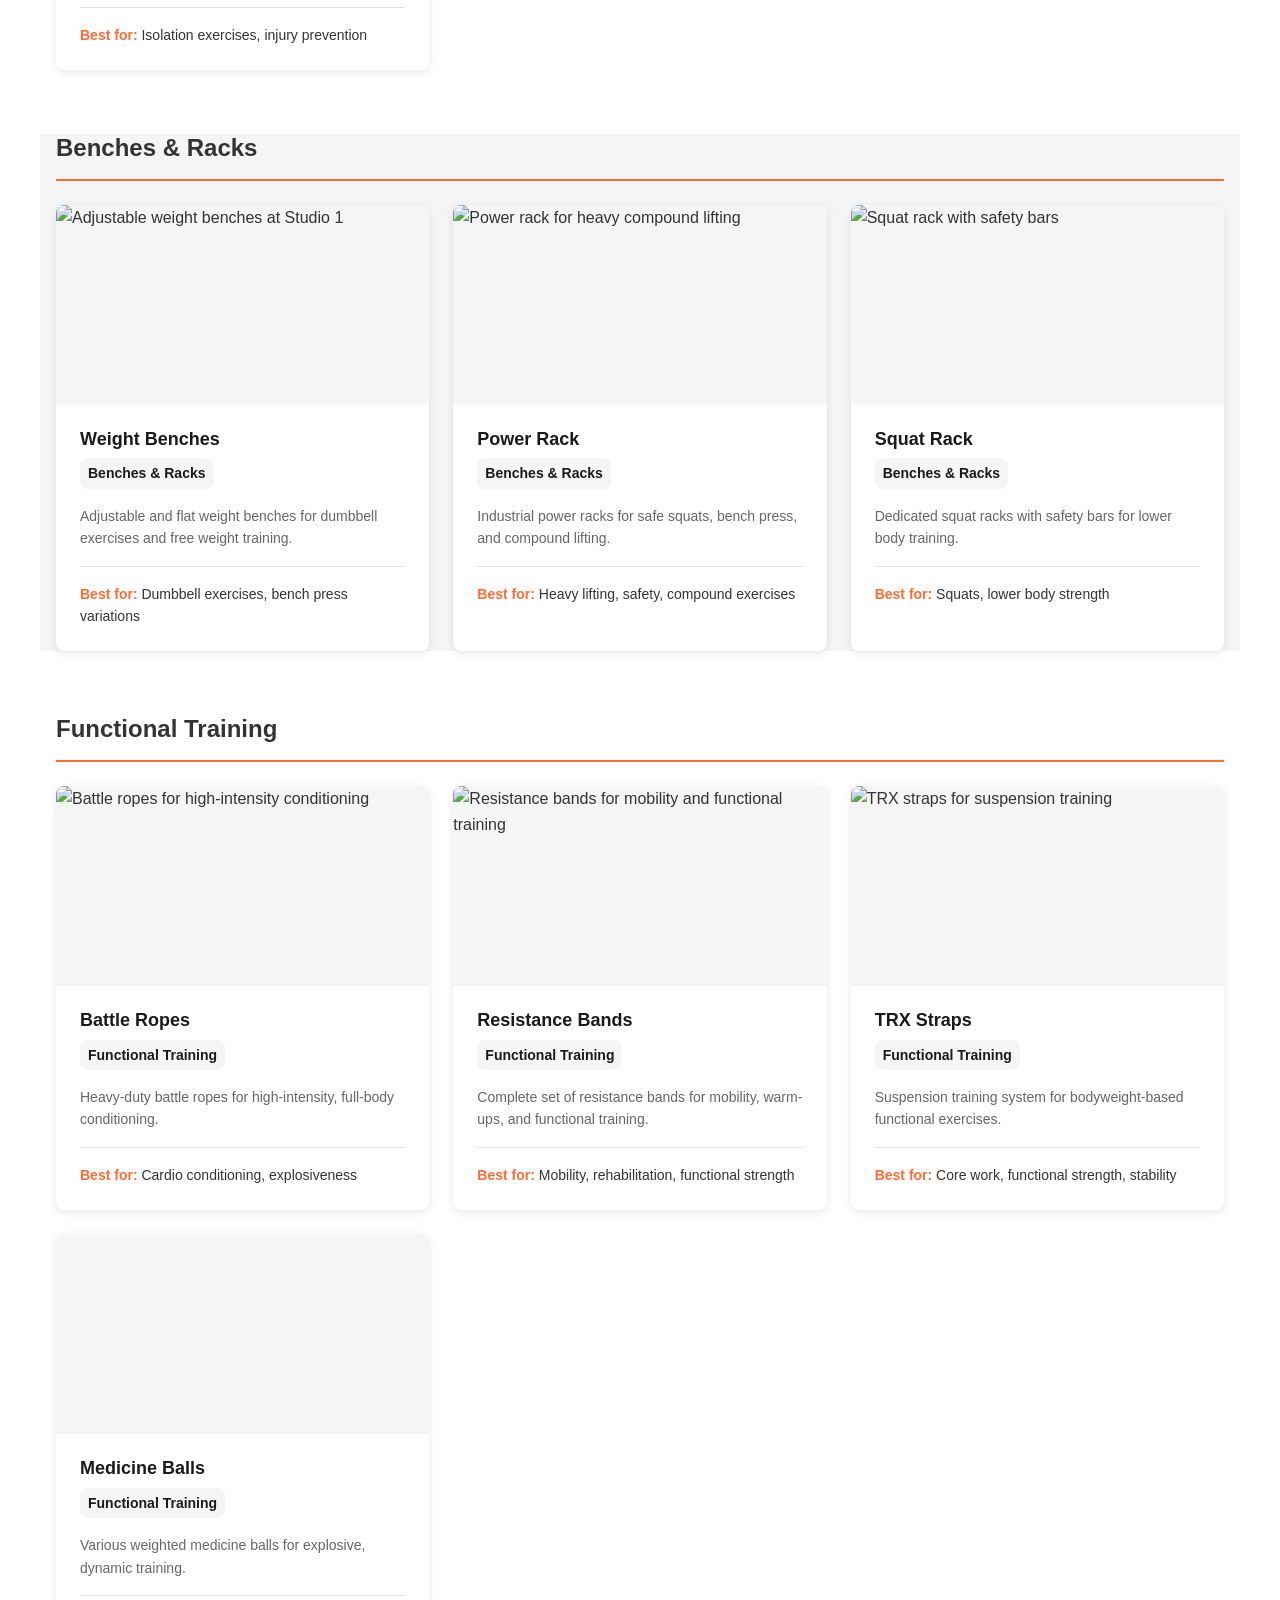
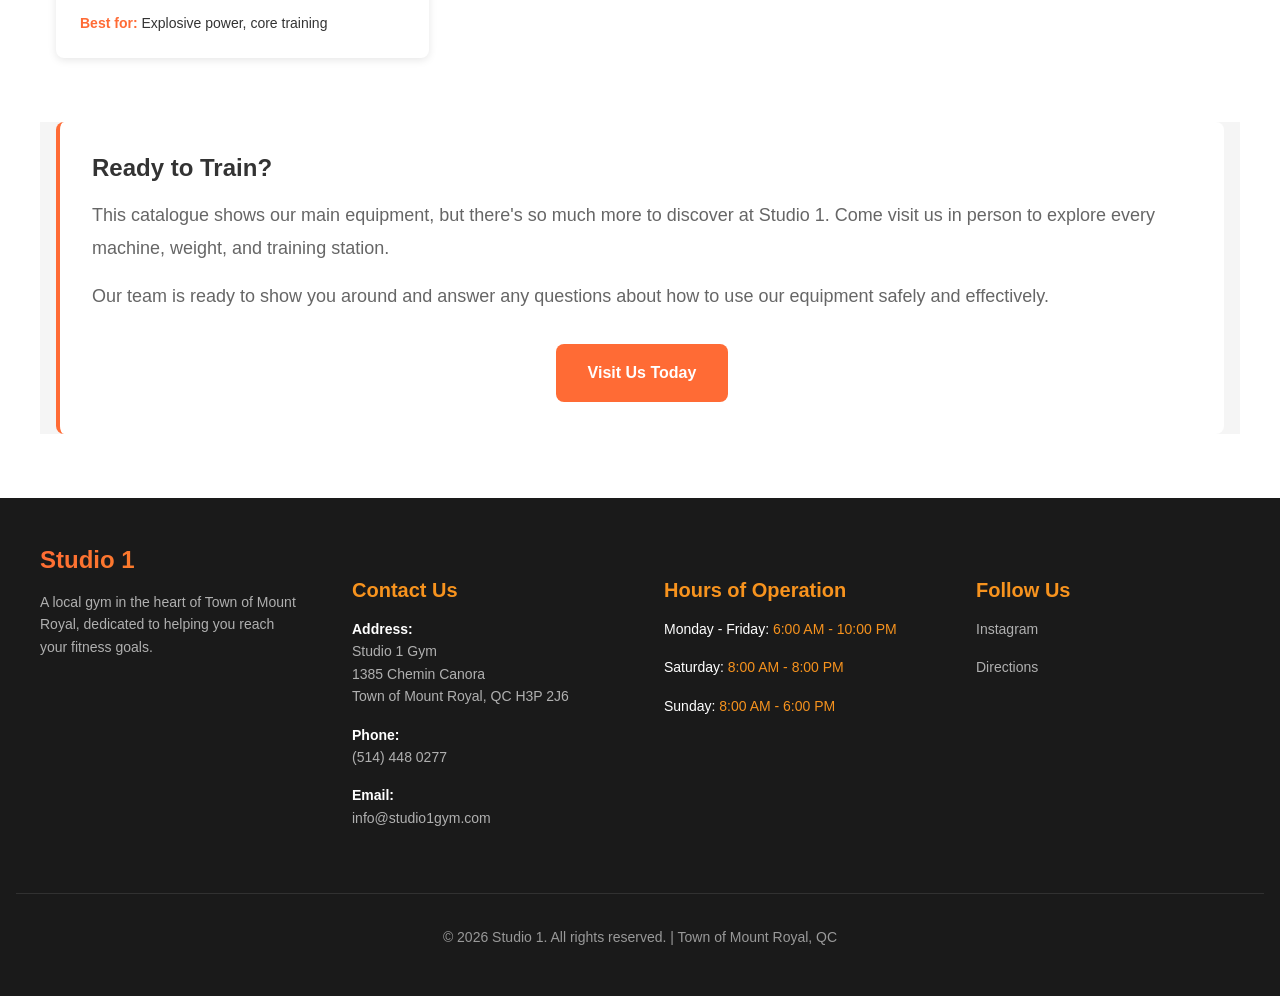
==== commit e6fd5ff0: "UI polish and removal of placeholders" ====
--- a/equipment.html
+++ b/equipment.html
@@ -45,10 +45,7 @@
                 <div class="cards-grid">
                     <div class="equipment-card">
                         <div class="equipment-image">
-                            <div class="gallery-placeholder">
-                                <div style="font-size: 2rem; margin-bottom: var(--spacing-sm);">📷</div>
-                                <p>Equipment Image</p>
-                            </div>
+                            <img src="assets/images/equipment/treadmills.jpg" alt="Treadmills in the Studio 1 cardio area" loading="lazy">
                         </div>
                         <div class="equipment-info">
                             <h4 class="equipment-name">Treadmills</h4>
@@ -64,10 +61,7 @@
 
                     <div class="equipment-card">
                         <div class="equipment-image">
-                            <div class="gallery-placeholder">
-                                <div style="font-size: 2rem; margin-bottom: var(--spacing-sm);">📷</div>
-                                <p>Equipment Image</p>
-                            </div>
+                            <img src="assets/images/equipment/stationary-bikes.jpg" alt="Stationary bikes available at Studio 1" loading="lazy">
                         </div>
                         <div class="equipment-info">
                             <h4 class="equipment-name">Stationary Bikes</h4>
@@ -83,10 +77,7 @@
 
                     <div class="equipment-card">
                         <div class="equipment-image">
-                            <div class="gallery-placeholder">
-                                <div style="font-size: 2rem; margin-bottom: var(--spacing-sm);">📷</div>
-                                <p>Equipment Image</p>
-                            </div>
+                            <img src="assets/images/equipment/ellipticals.jpg" alt="Elliptical machines in Studio 1" loading="lazy">
                         </div>
                         <div class="equipment-info">
                             <h4 class="equipment-name">Ellipticals</h4>
@@ -102,10 +93,7 @@
 
                     <div class="equipment-card">
                         <div class="equipment-image">
-                            <div class="gallery-placeholder">
-                                <div style="font-size: 2rem; margin-bottom: var(--spacing-sm);">📷</div>
-                                <p>Equipment Image</p>
-                            </div>
+                            <img src="assets/images/equipment/rowing-machines.jpg" alt="Rowing machines for full-body cardio" loading="lazy">
                         </div>
                         <div class="equipment-info">
                             <h4 class="equipment-name">Rowing Machines</h4>
@@ -129,10 +117,7 @@
                 <div class="cards-grid">
                     <div class="equipment-card">
                         <div class="equipment-image">
-                            <div class="gallery-placeholder">
-                                <div style="font-size: 2rem; margin-bottom: var(--spacing-sm);">📷</div>
-                                <p>Equipment Image</p>
-                            </div>
+                            <img src="assets/images/equipment/dumbbells.jpg" alt="Dumbbell racks in the Studio 1 free weights area" loading="lazy">
                         </div>
                         <div class="equipment-info">
                             <h4 class="equipment-name">Dumbbells</h4>
@@ -148,10 +133,7 @@
 
                     <div class="equipment-card">
                         <div class="equipment-image">
-                            <div class="gallery-placeholder">
-                                <div style="font-size: 2rem; margin-bottom: var(--spacing-sm);">📷</div>
-                                <p>Equipment Image</p>
-                            </div>
+                            <img src="assets/images/equipment/barbells-plates.jpg" alt="Barbells and plates used for compound lifts" loading="lazy">
                         </div>
                         <div class="equipment-info">
                             <h4 class="equipment-name">Barbells & Plates</h4>
@@ -167,10 +149,7 @@
 
                     <div class="equipment-card">
                         <div class="equipment-image">
-                            <div class="gallery-placeholder">
-                                <div style="font-size: 2rem; margin-bottom: var(--spacing-sm);">📷</div>
-                                <p>Equipment Image</p>
-                            </div>
+                            <img src="assets/images/equipment/kettlebells.jpg" alt="Kettlebells in the free weights section" loading="lazy">
                         </div>
                         <div class="equipment-info">
                             <h4 class="equipment-name">Kettlebells</h4>
@@ -194,10 +173,7 @@
                 <div class="cards-grid">
                     <div class="equipment-card">
                         <div class="equipment-image">
-                            <div class="gallery-placeholder">
-                                <div style="font-size: 2rem; margin-bottom: var(--spacing-sm);">📷</div>
-                                <p>Equipment Image</p>
-                            </div>
+                            <img src="assets/images/equipment/leg-press.jpg" alt="Leg press machine at Studio 1" loading="lazy">
                         </div>
                         <div class="equipment-info">
                             <h4 class="equipment-name">Leg Press</h4>
@@ -213,10 +189,7 @@
 
                     <div class="equipment-card">
                         <div class="equipment-image">
-                            <div class="gallery-placeholder">
-                                <div style="font-size: 2rem; margin-bottom: var(--spacing-sm);">📷</div>
-                                <p>Equipment Image</p>
-                            </div>
+                            <img src="assets/images/equipment/chest-press.jpg" alt="Chest press machine in the Studio 1 gym" loading="lazy">
                         </div>
                         <div class="equipment-info">
                             <h4 class="equipment-name">Chest Press</h4>
@@ -232,10 +205,7 @@
 
                     <div class="equipment-card">
                         <div class="equipment-image">
-                            <div class="gallery-placeholder">
-                                <div style="font-size: 2rem; margin-bottom: var(--spacing-sm);">📷</div>
-                                <p>Equipment Image</p>
-                            </div>
+                            <img src="assets/images/equipment/lat-pulldown.jpg" alt="Lat pulldown machine for back development" loading="lazy">
                         </div>
                         <div class="equipment-info">
                             <h4 class="equipment-name">Lat Pulldown</h4>
@@ -251,10 +221,7 @@
 
                     <div class="equipment-card">
                         <div class="equipment-image">
-                            <div class="gallery-placeholder">
-                                <div style="font-size: 2rem; margin-bottom: var(--spacing-sm);">📷</div>
-                                <p>Equipment Image</p>
-                            </div>
+                            <img src="assets/images/equipment/cable-machines.jpg" alt="Cable machines for controlled strength training" loading="lazy">
                         </div>
                         <div class="equipment-info">
                             <h4 class="equipment-name">Cable Machines</h4>
@@ -278,10 +245,7 @@
                 <div class="cards-grid">
                     <div class="equipment-card">
                         <div class="equipment-image">
-                            <div class="gallery-placeholder">
-                                <div style="font-size: 2rem; margin-bottom: var(--spacing-sm);">📷</div>
-                                <p>Equipment Image</p>
-                            </div>
+                            <img src="assets/images/equipment/weight-benches.jpg" alt="Adjustable weight benches at Studio 1" loading="lazy">
                         </div>
                         <div class="equipment-info">
                             <h4 class="equipment-name">Weight Benches</h4>
@@ -297,10 +261,7 @@
 
                     <div class="equipment-card">
                         <div class="equipment-image">
-                            <div class="gallery-placeholder">
-                                <div style="font-size: 2rem; margin-bottom: var(--spacing-sm);">📷</div>
-                                <p>Equipment Image</p>
-                            </div>
+                            <img src="assets/images/equipment/power-rack.jpg" alt="Power rack for heavy compound lifting" loading="lazy">
                         </div>
                         <div class="equipment-info">
                             <h4 class="equipment-name">Power Rack</h4>
@@ -316,10 +277,7 @@
 
                     <div class="equipment-card">
                         <div class="equipment-image">
-                            <div class="gallery-placeholder">
-                                <div style="font-size: 2rem; margin-bottom: var(--spacing-sm);">📷</div>
-                                <p>Equipment Image</p>
-                            </div>
+                            <img src="assets/images/equipment/squat-rack.jpg" alt="Squat rack with safety bars" loading="lazy">
                         </div>
                         <div class="equipment-info">
                             <h4 class="equipment-name">Squat Rack</h4>
@@ -343,10 +301,7 @@
                 <div class="cards-grid">
                     <div class="equipment-card">
                         <div class="equipment-image">
-                            <div class="gallery-placeholder">
-                                <div style="font-size: 2rem; margin-bottom: var(--spacing-sm);">📷</div>
-                                <p>Equipment Image</p>
-                            </div>
+                            <img src="assets/images/equipment/battle-ropes.jpg" alt="Battle ropes for high-intensity conditioning" loading="lazy">
                         </div>
                         <div class="equipment-info">
                             <h4 class="equipment-name">Battle Ropes</h4>
@@ -362,10 +317,7 @@
 
                     <div class="equipment-card">
                         <div class="equipment-image">
-                            <div class="gallery-placeholder">
-                                <div style="font-size: 2rem; margin-bottom: var(--spacing-sm);">📷</div>
-                                <p>Equipment Image</p>
-                            </div>
+                            <img src="assets/images/equipment/resistance-bands.jpg" alt="Resistance bands for mobility and functional training" loading="lazy">
                         </div>
                         <div class="equipment-info">
                             <h4 class="equipment-name">Resistance Bands</h4>
@@ -381,10 +333,7 @@
 
                     <div class="equipment-card">
                         <div class="equipment-image">
-                            <div class="gallery-placeholder">
-                                <div style="font-size: 2rem; margin-bottom: var(--spacing-sm);">📷</div>
-                                <p>Equipment Image</p>
-                            </div>
+                            <img src="assets/images/equipment/trx-straps.jpg" alt="TRX straps for suspension training" loading="lazy">
                         </div>
                         <div class="equipment-info">
                             <h4 class="equipment-name">TRX Straps</h4>
@@ -400,10 +349,7 @@
 
                     <div class="equipment-card">
                         <div class="equipment-image">
-                            <div class="gallery-placeholder">
-                                <div style="font-size: 2rem; margin-bottom: var(--spacing-sm);">📷</div>
-                                <p>Equipment Image</p>
-                            </div>
+                            <img src="assets/images/equipment/medicine-balls.jpg" alt="Medicine balls for functional strength and conditioning" loading="lazy">
                         </div>
                         <div class="equipment-info">
                             <h4 class="equipment-name">Medicine Balls</h4>
--- a/css/styles.css
+++ b/css/styles.css
@@ -334,6 +334,18 @@
     margin-bottom: var(--spacing-lg);
 }
 
+.hero-media {
+    margin: var(--spacing-lg) auto 0;
+    max-width: 900px;
+}
+
+.hero-image {
+    width: 100%;
+    border-radius: var(--border-radius);
+    box-shadow: var(--box-shadow);
+    display: block;
+}
+
 .btn {
     display: inline-block;
     padding: var(--spacing-md) var(--spacing-xl);
@@ -463,22 +475,28 @@
     overflow: hidden;
     border-radius: var(--border-radius);
     box-shadow: var(--box-shadow);
-    aspect-ratio: 1;
     background-color: var(--light-bg);
     display: flex;
-    align-items: center;
-    justify-content: center;
+    flex-direction: column;
 }
 
 .gallery-item img {
     width: 100%;
-    height: 100%;
+    height: 220px;
     object-fit: cover;
     transition: var(--transition);
+    display: block;
 }
 
 .gallery-item:hover img {
-    transform: scale(1.05);
+    transform: scale(1.03);
+}
+
+.gallery-item figcaption {
+    padding: var(--spacing-md);
+    color: var(--light-text);
+    font-size: var(--font-size-sm);
+    text-align: center;
 }
 
 .gallery-placeholder {
@@ -604,16 +622,20 @@
     line-height: 1.8;
 }
 
-.map-placeholder {
+.map-container {
     width: 100%;
-    height: 400px;
+    min-height: 320px;
     background-color: var(--light-bg);
     border-radius: var(--border-radius);
-    display: flex;
-    align-items: center;
-    justify-content: center;
-    color: var(--light-text);
-    font-weight: 500;
+    overflow: hidden;
+    box-shadow: var(--box-shadow);
+}
+
+.responsive-map {
+    width: 100%;
+    height: 100%;
+    border: 0;
+    min-height: 320px;
 }
 
 /* Footer */
@@ -777,7 +799,7 @@
         grid-template-columns: 1fr;
     }
     
-    .map-placeholder {
+    .map-container {
         height: 300px;
     }
 }
@@ -792,7 +814,7 @@
         grid-template-columns: 1fr;
     }
     
-    .map-placeholder {
+    .map-container {
         height: 300px;
     }
 }
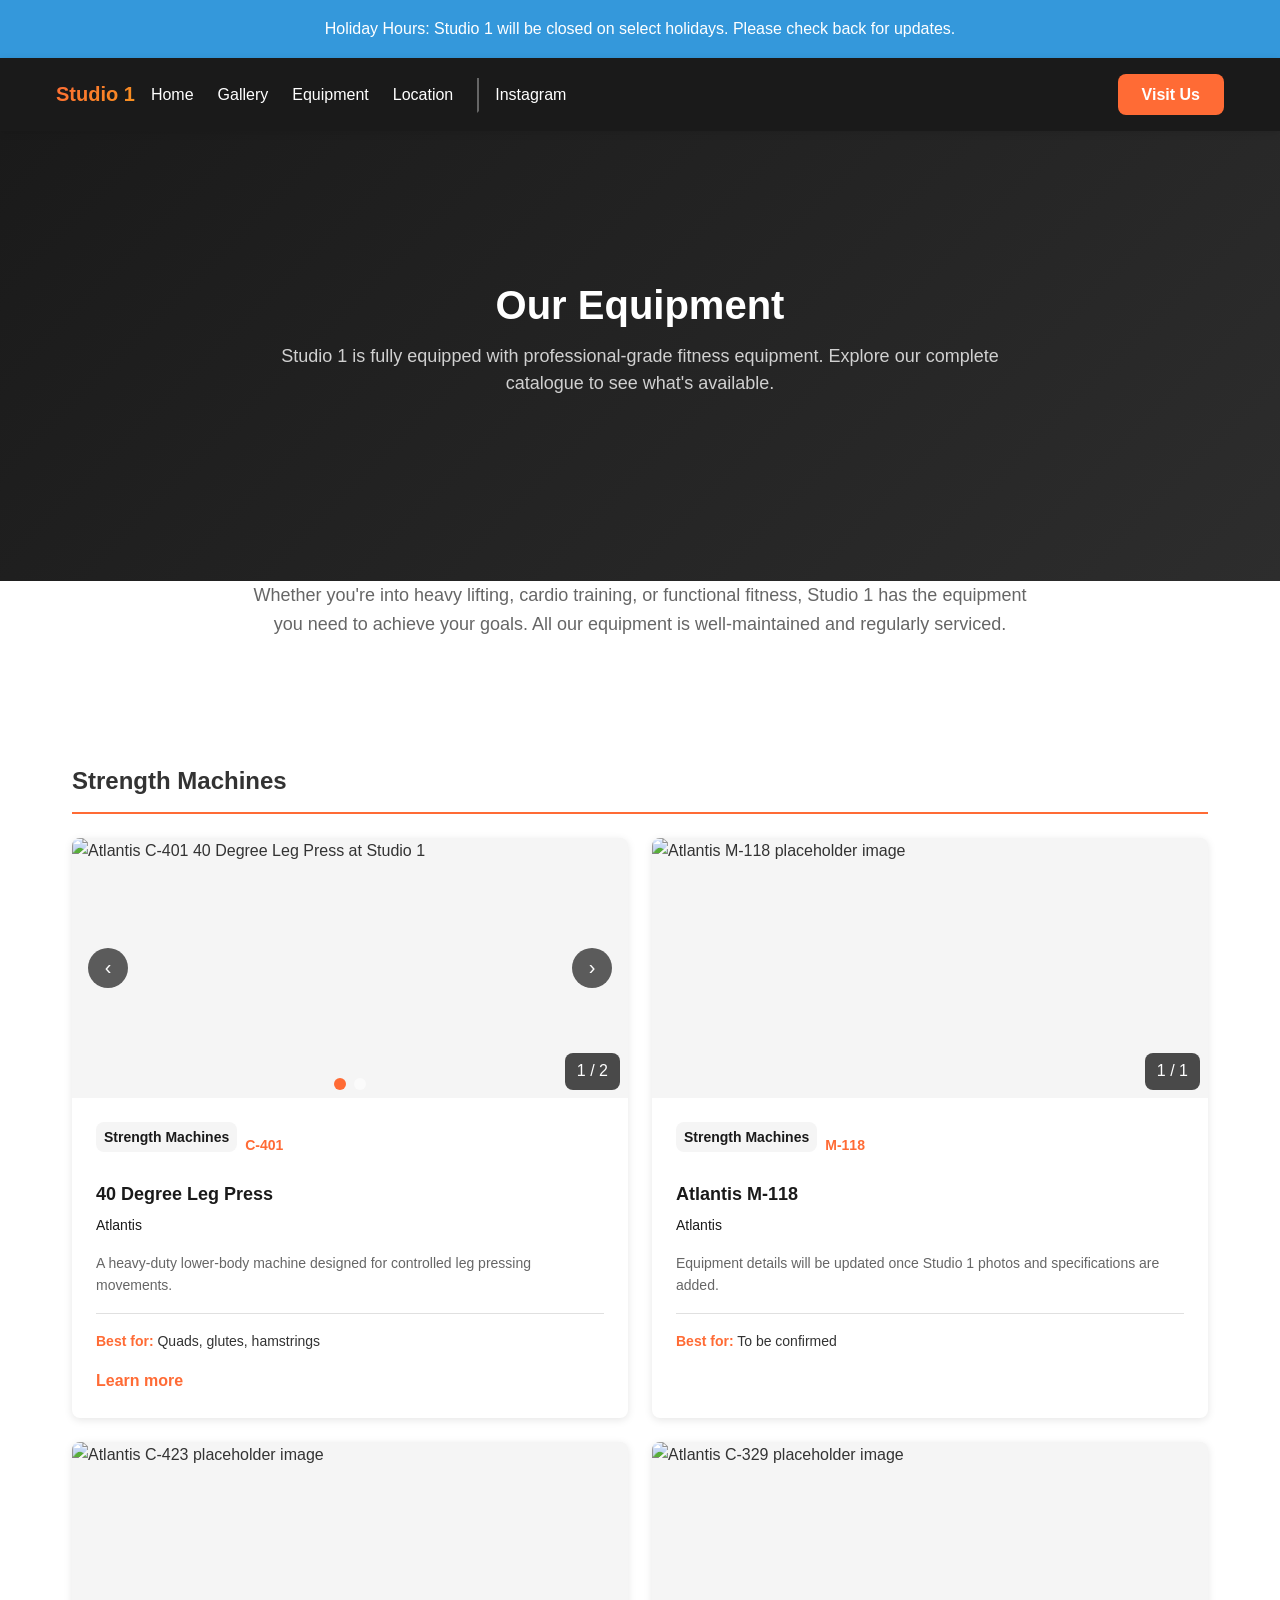
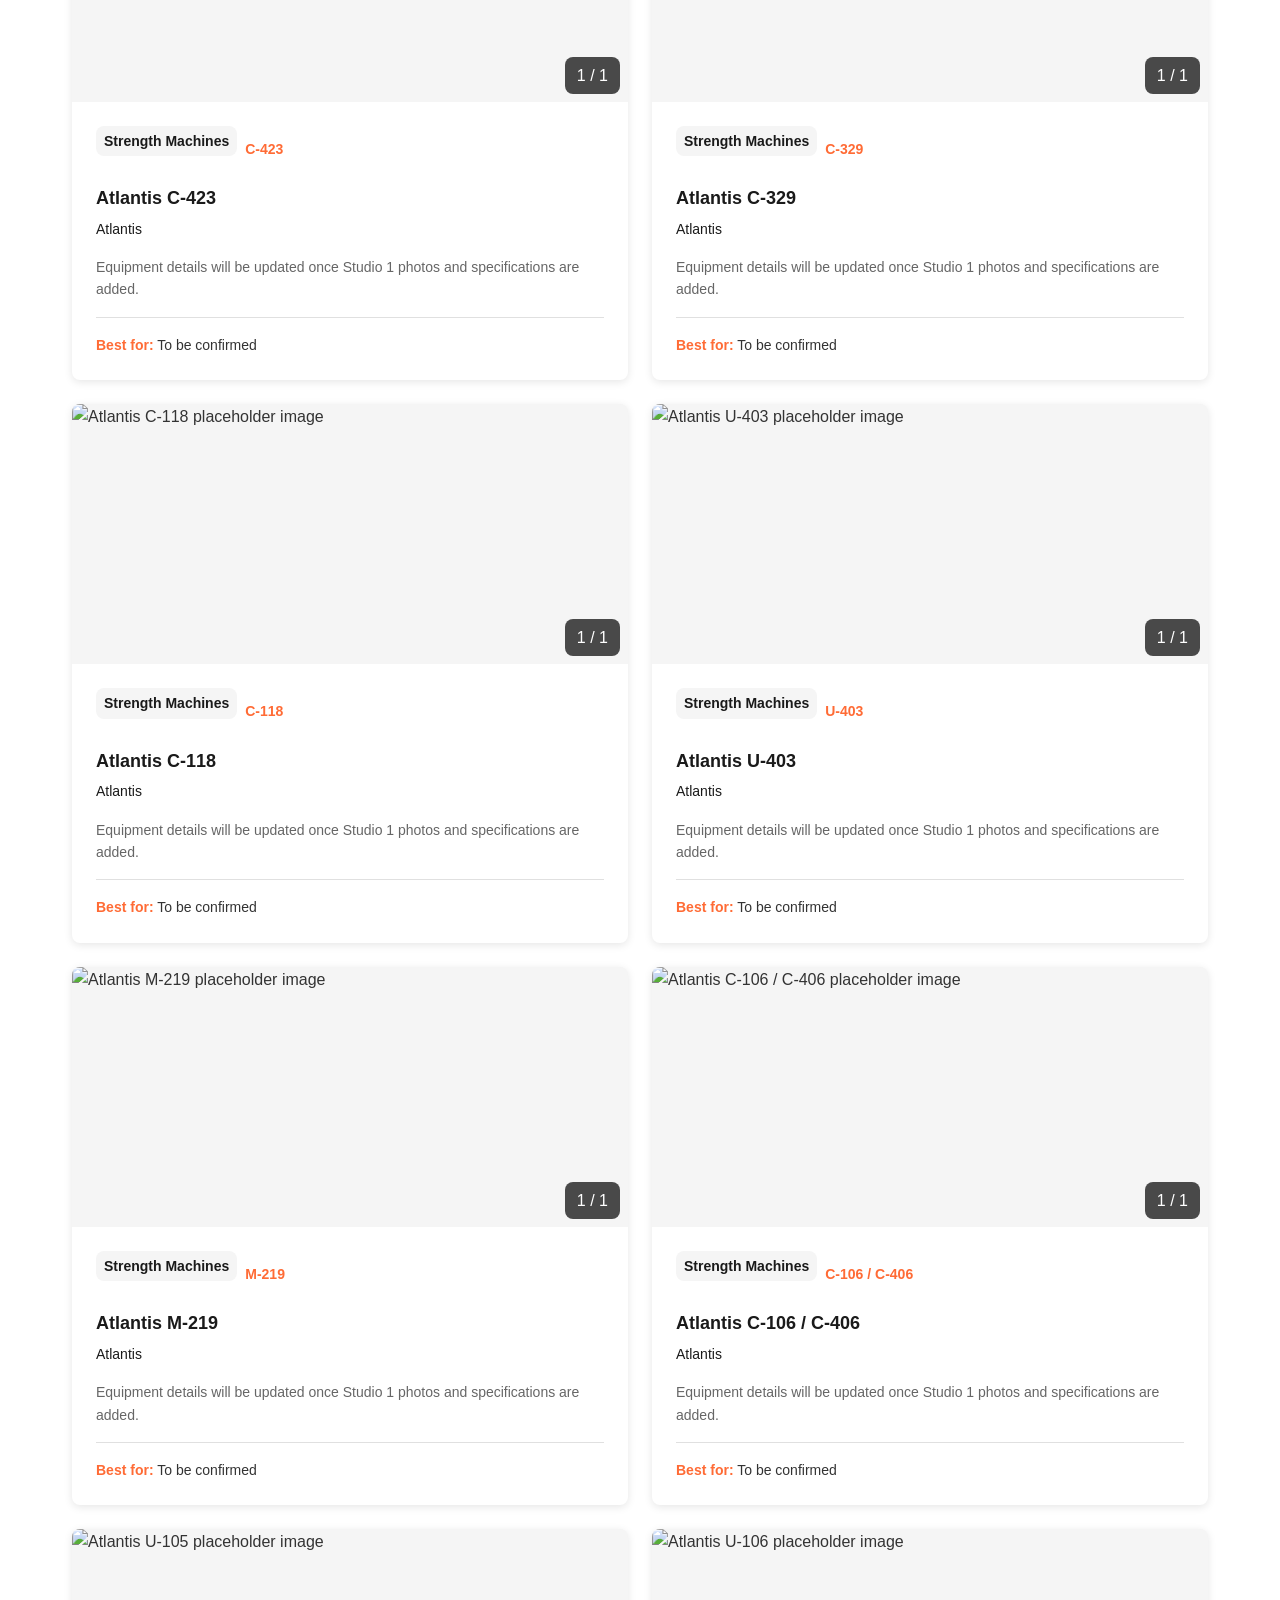
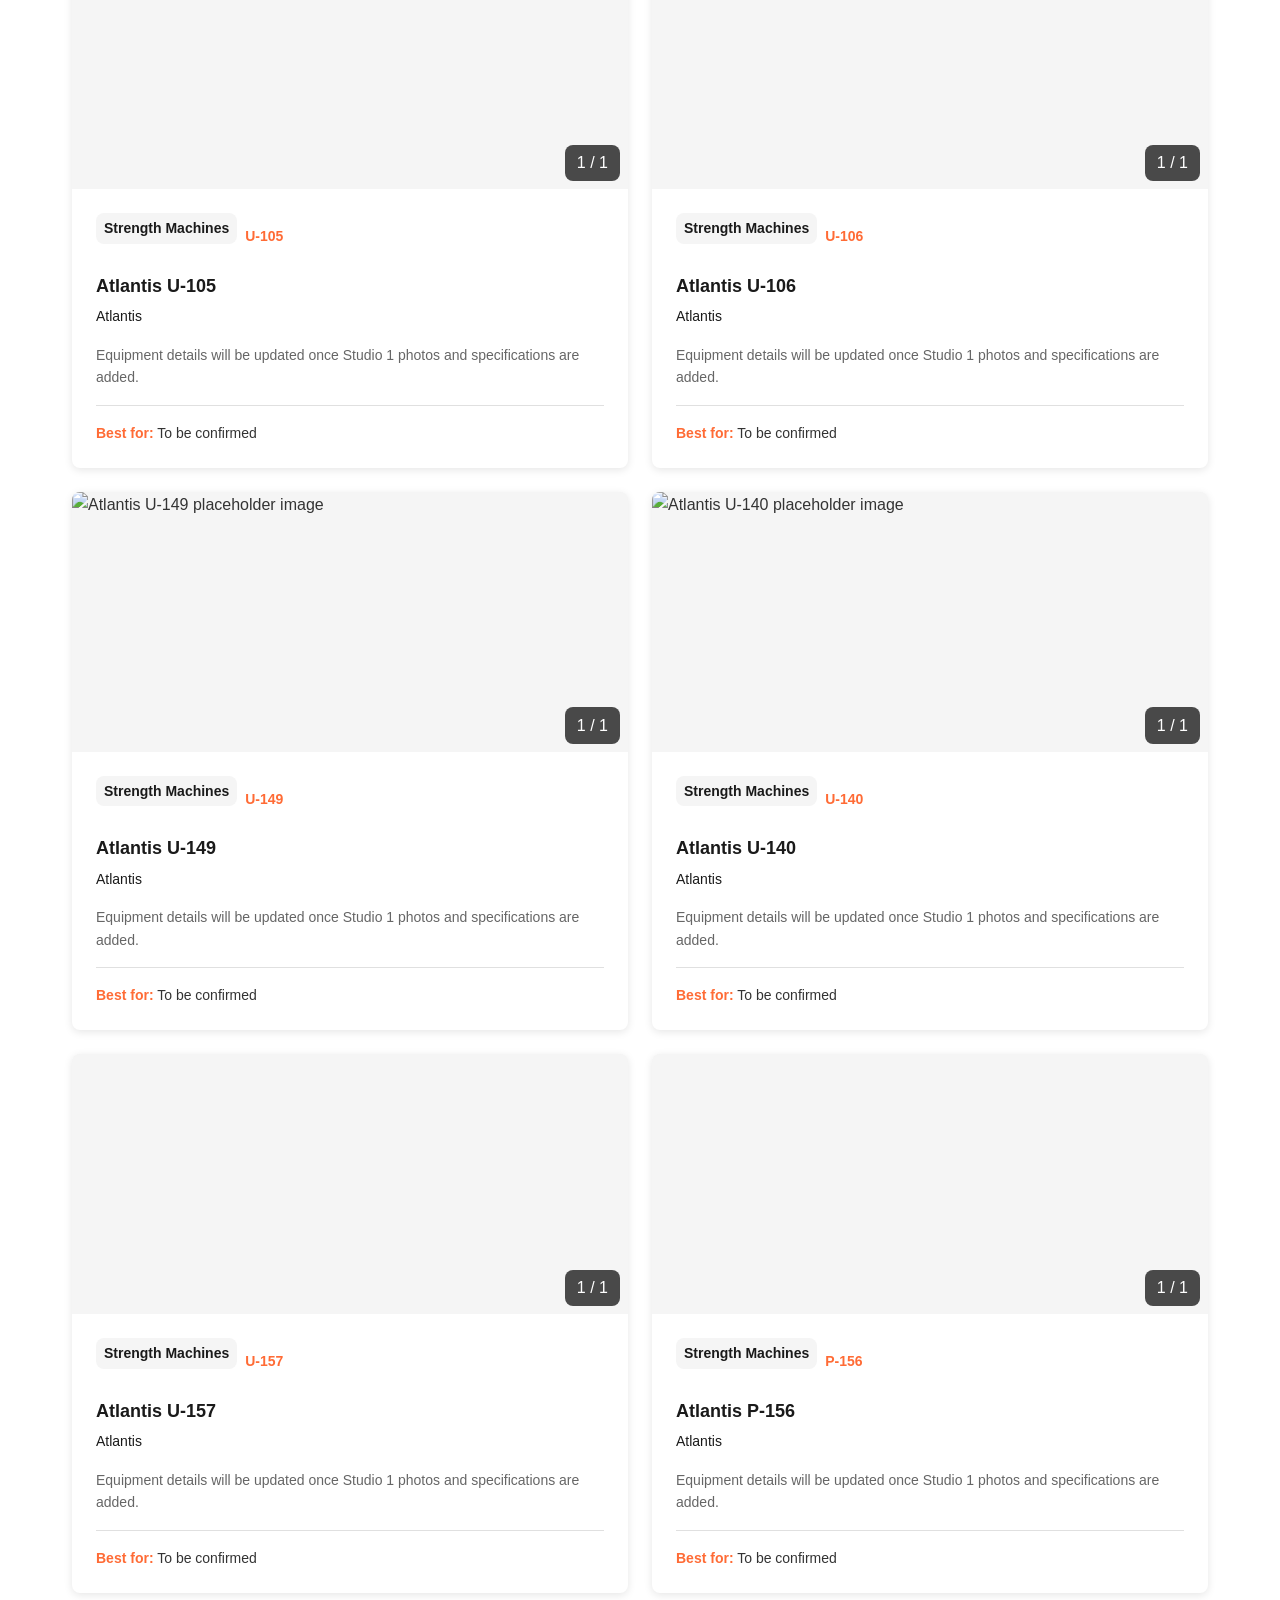
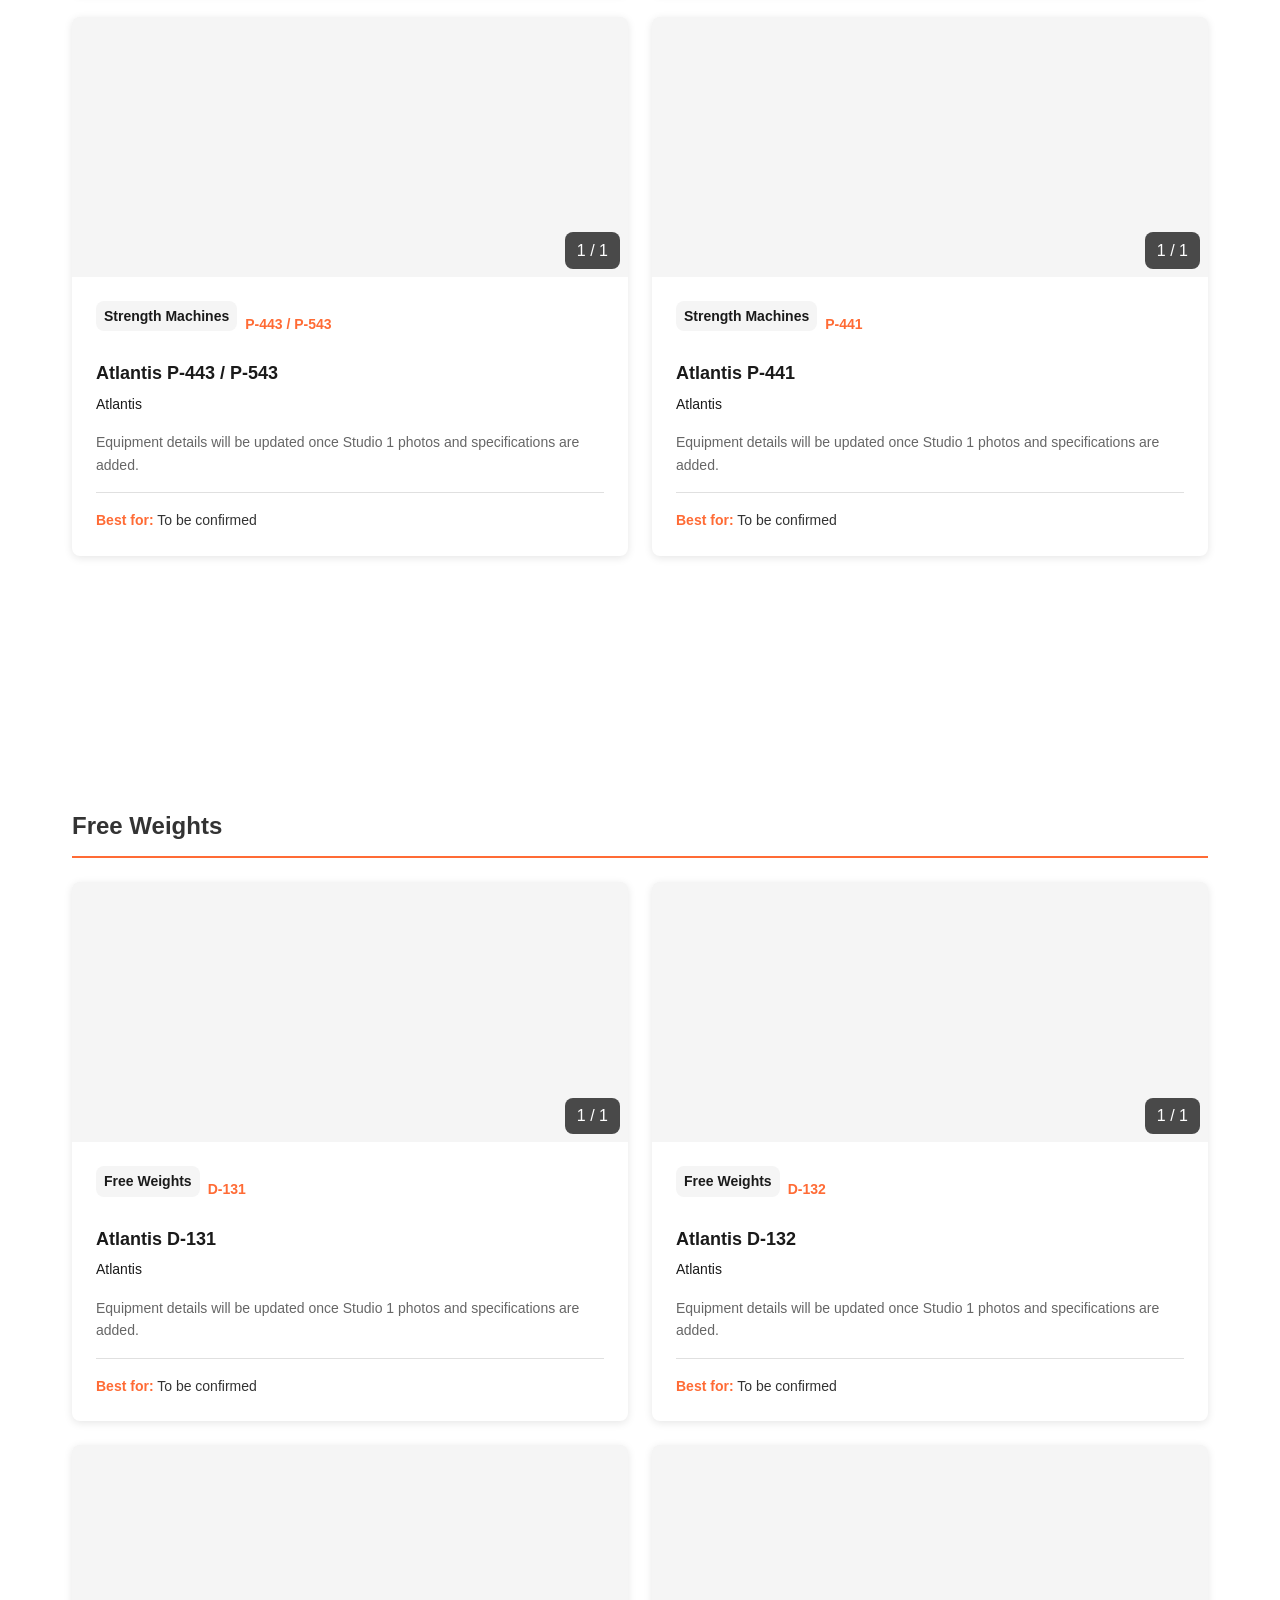
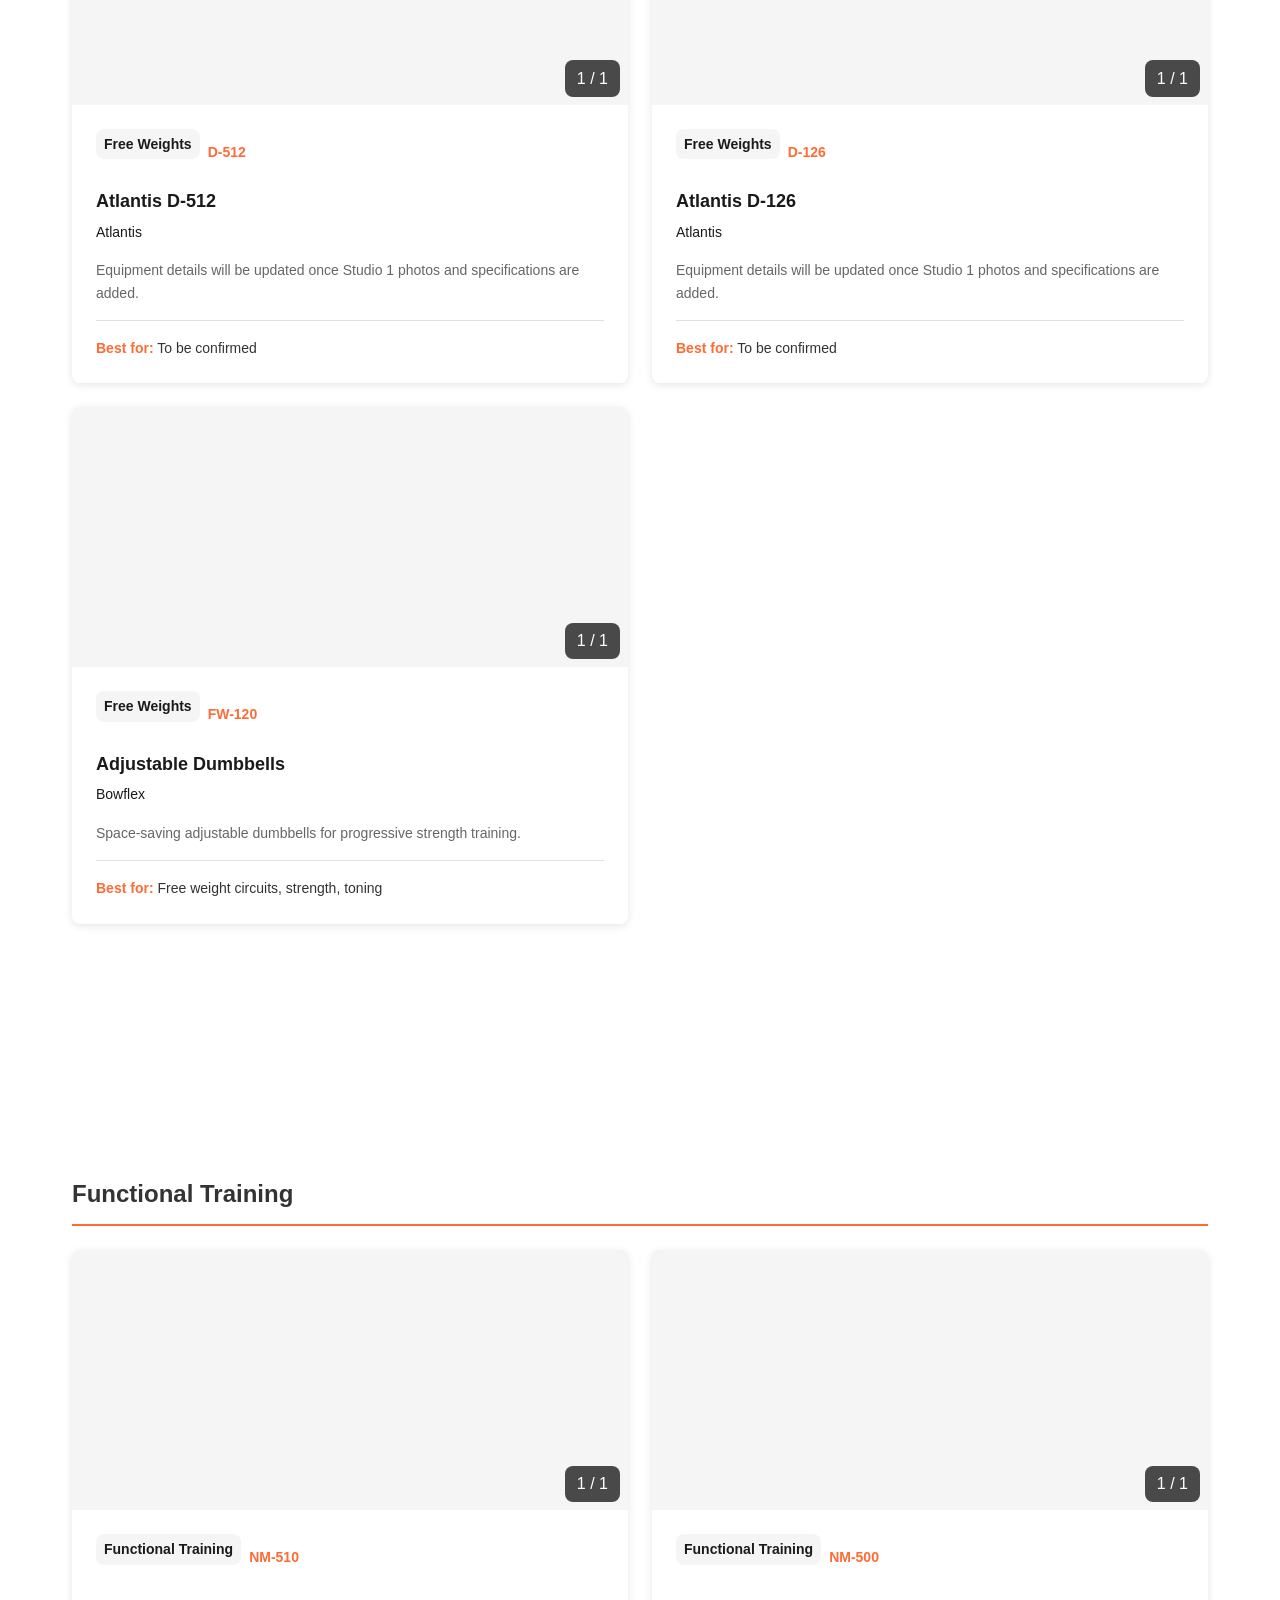
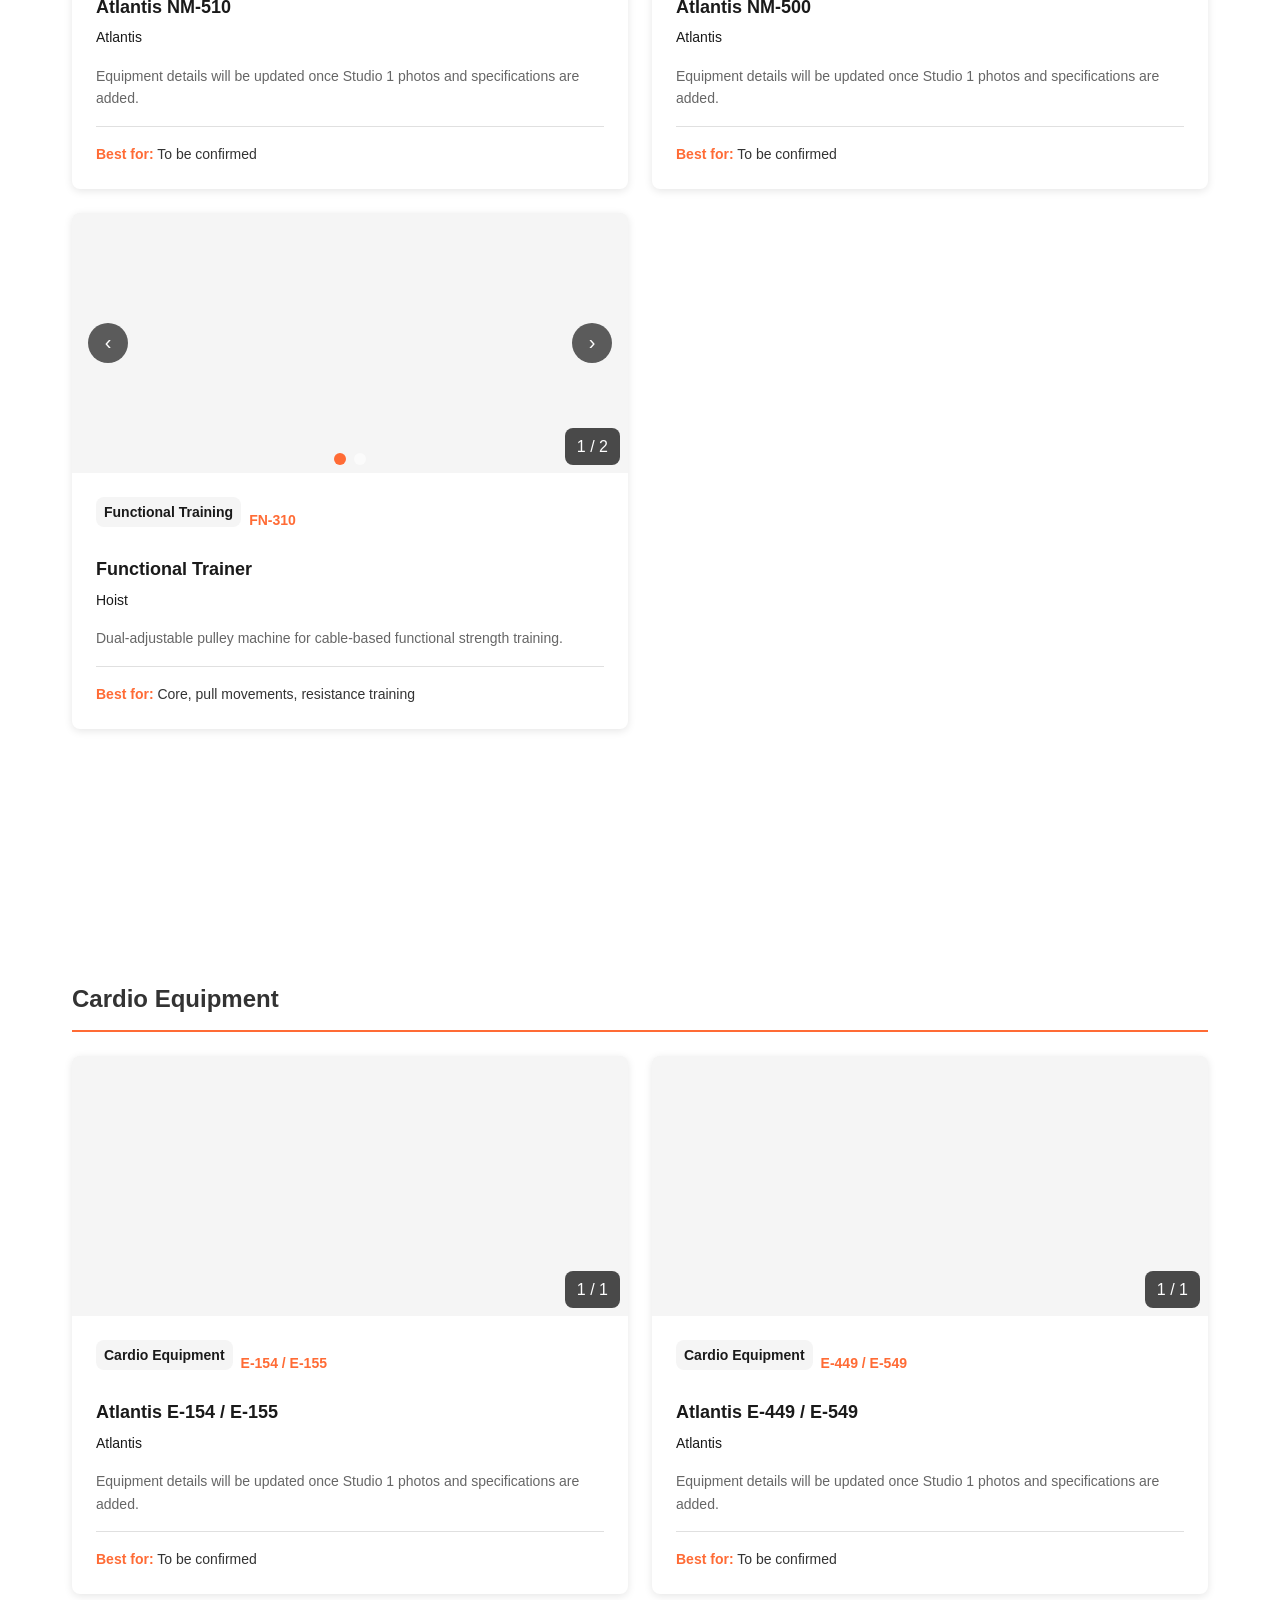
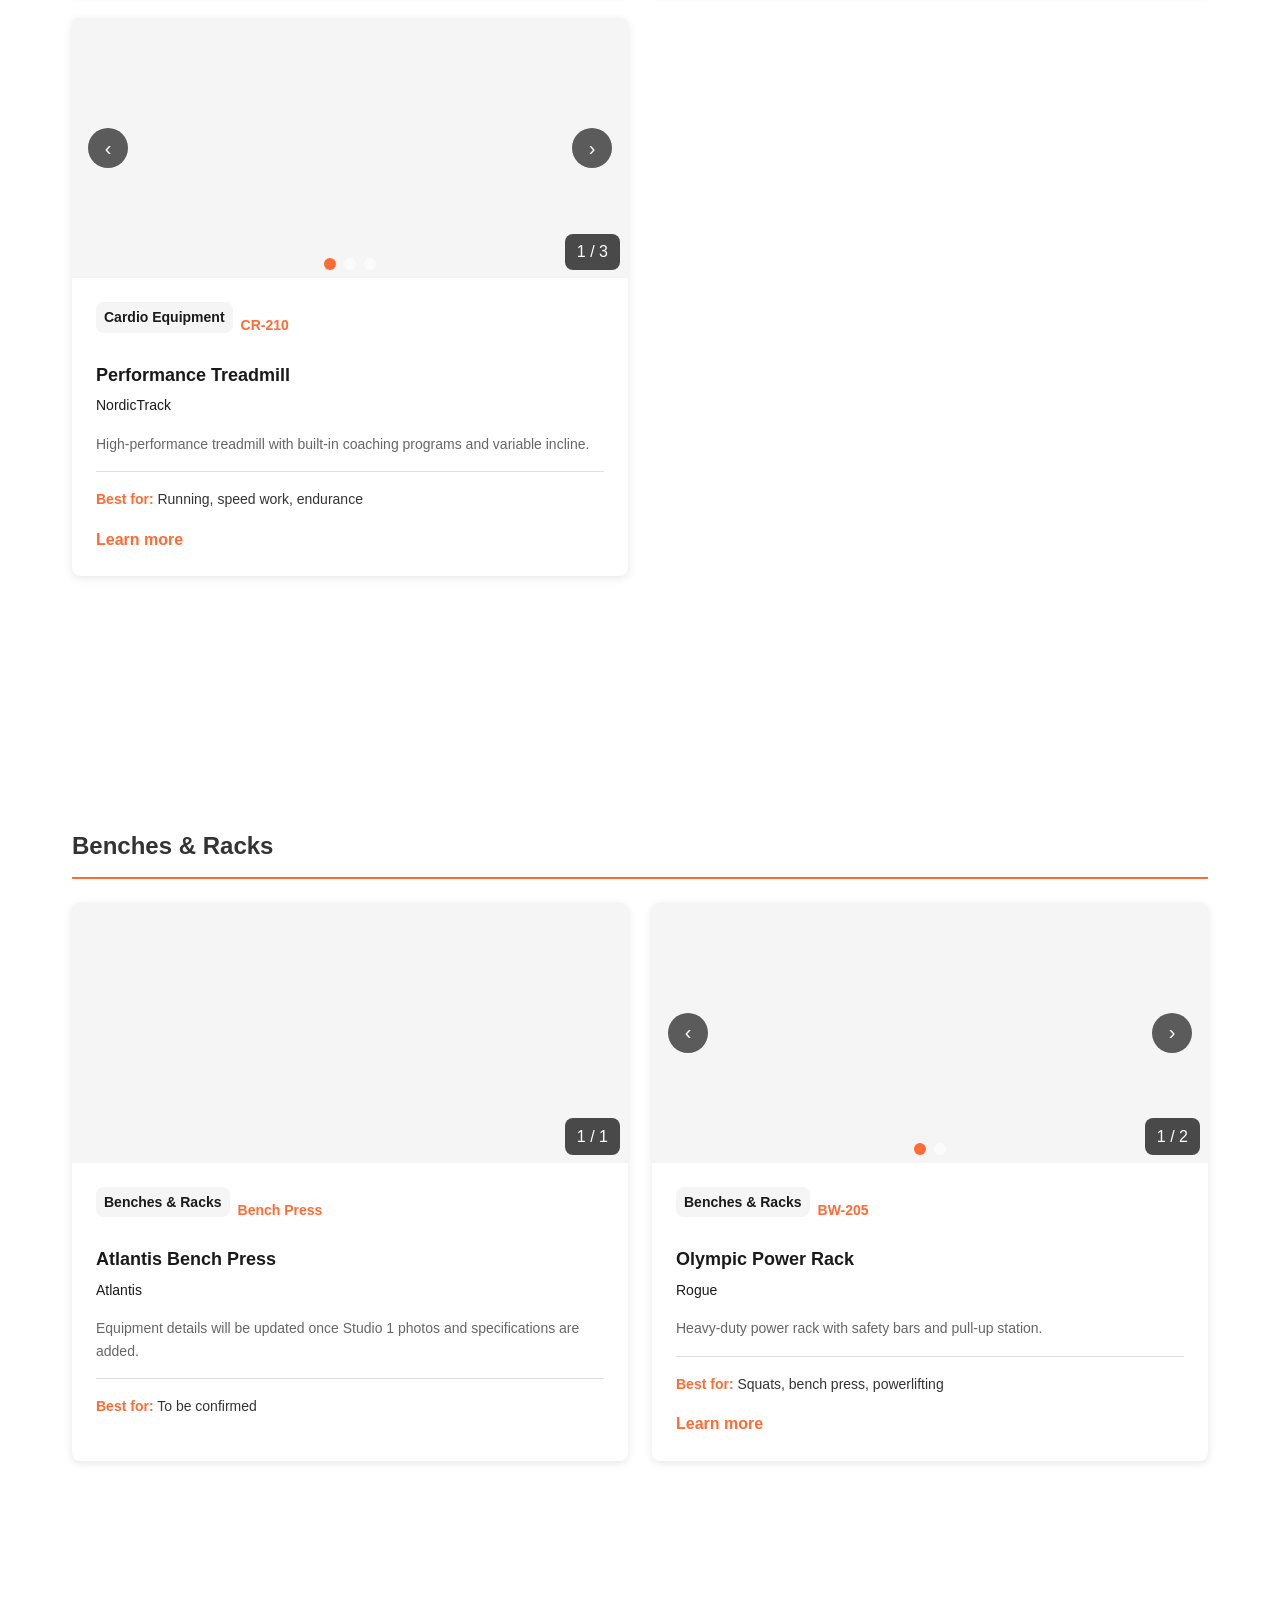
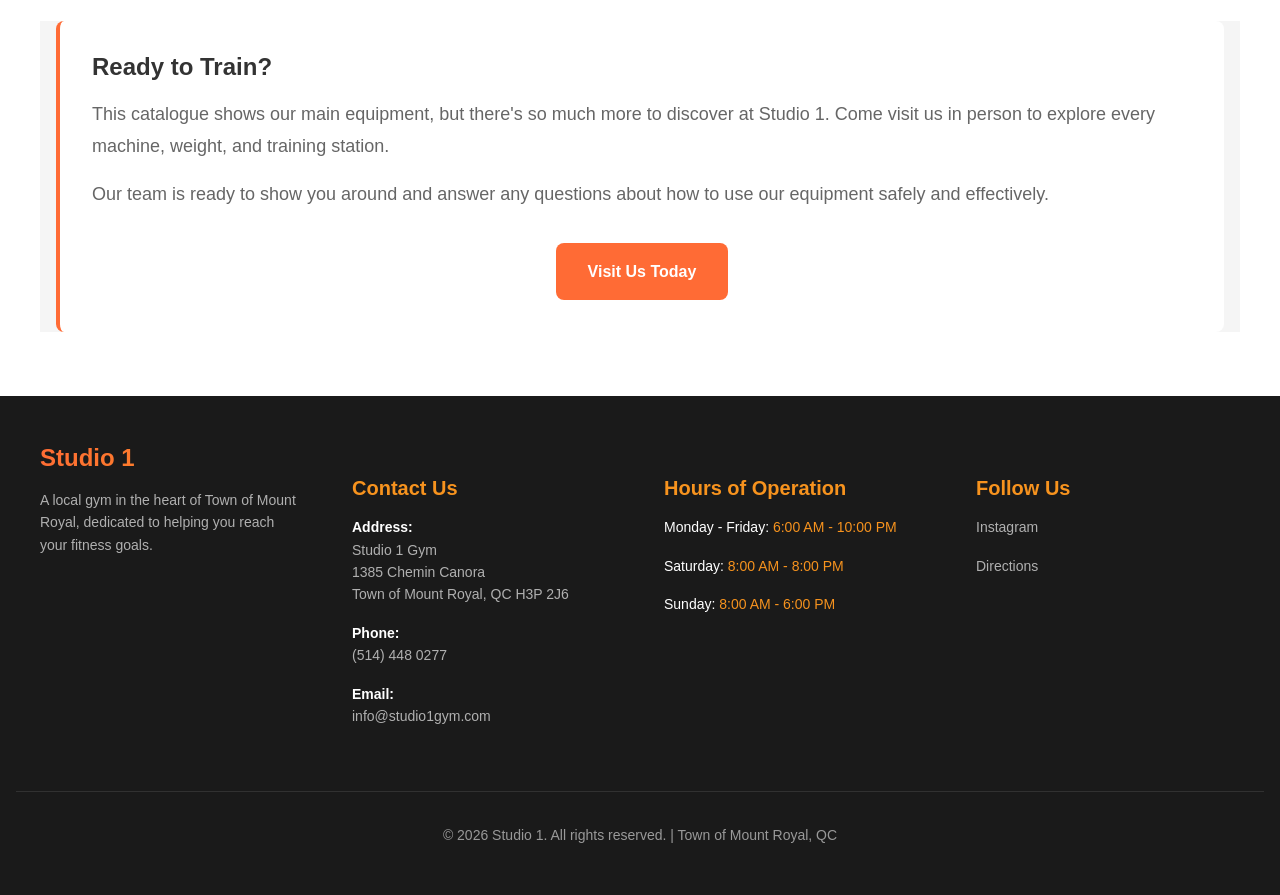
==== commit d54e0c63: "Add full Atlantis equipment placeholders and refined catalogue grid" ====
--- a/equipment.html
+++ b/equipment.html
@@ -38,332 +38,8 @@
             </p>
         </section>
 
-        <!-- Cardio Equipment -->
         <section class="container">
-            <div class="equipment-category">
-                <h3>Cardio Equipment</h3>
-                <div class="cards-grid">
-                    <div class="equipment-card">
-                        <div class="equipment-image">
-                            <img src="assets/images/equipment/treadmills.jpg" alt="Treadmills in the Studio 1 cardio area" loading="lazy">
-                        </div>
-                        <div class="equipment-info">
-                            <h4 class="equipment-name">Treadmills</h4>
-                            <span class="equipment-category-label">Cardio</span>
-                            <p class="equipment-description">
-                                Professional-grade treadmills with variable incline, speed control, and built-in programs.
-                            </p>
-                            <div class="equipment-best-for">
-                                <strong>Best for:</strong> Running, walking, sprint intervals
-                            </div>
-                        </div>
-                    </div>
-
-                    <div class="equipment-card">
-                        <div class="equipment-image">
-                            <img src="assets/images/equipment/stationary-bikes.jpg" alt="Stationary bikes available at Studio 1" loading="lazy">
-                        </div>
-                        <div class="equipment-info">
-                            <h4 class="equipment-name">Stationary Bikes</h4>
-                            <span class="equipment-category-label">Cardio</span>
-                            <p class="equipment-description">
-                                Upright and recumbent bikes offering low-impact cardio training with resistance levels.
-                            </p>
-                            <div class="equipment-best-for">
-                                <strong>Best for:</strong> Low-impact cardio, leg endurance
-                            </div>
-                        </div>
-                    </div>
-
-                    <div class="equipment-card">
-                        <div class="equipment-image">
-                            <img src="assets/images/equipment/ellipticals.jpg" alt="Elliptical machines in Studio 1" loading="lazy">
-                        </div>
-                        <div class="equipment-info">
-                            <h4 class="equipment-name">Ellipticals</h4>
-                            <span class="equipment-category-label">Cardio</span>
-                            <p class="equipment-description">
-                                Full-body cardio machines providing smooth, low-impact motion with adjustable resistance.
-                            </p>
-                            <div class="equipment-best-for">
-                                <strong>Best for:</strong> Full-body cardio, injury recovery
-                            </div>
-                        </div>
-                    </div>
-
-                    <div class="equipment-card">
-                        <div class="equipment-image">
-                            <img src="assets/images/equipment/rowing-machines.jpg" alt="Rowing machines for full-body cardio" loading="lazy">
-                        </div>
-                        <div class="equipment-info">
-                            <h4 class="equipment-name">Rowing Machines</h4>
-                            <span class="equipment-category-label">Cardio</span>
-                            <p class="equipment-description">
-                                Concept2 rowing machines for intense full-body cardio and strength training.
-                            </p>
-                            <div class="equipment-best-for">
-                                <strong>Best for:</strong> Full-body cardio, explosive power
-                            </div>
-                        </div>
-                    </div>
-                </div>
-            </div>
-        </section>
-
-        <!-- Free Weights -->
-        <section class="container light-bg">
-            <div class="equipment-category">
-                <h3>Free Weights</h3>
-                <div class="cards-grid">
-                    <div class="equipment-card">
-                        <div class="equipment-image">
-                            <img src="assets/images/equipment/dumbbells.jpg" alt="Dumbbell racks in the Studio 1 free weights area" loading="lazy">
-                        </div>
-                        <div class="equipment-info">
-                            <h4 class="equipment-name">Dumbbells</h4>
-                            <span class="equipment-category-label">Free Weights</span>
-                            <p class="equipment-description">
-                                Complete range of dumbbells from 5 lbs to 150 lbs for all strength levels.
-                            </p>
-                            <div class="equipment-best-for">
-                                <strong>Best for:</strong> Isolation exercises, unilateral training
-                            </div>
-                        </div>
-                    </div>
-
-                    <div class="equipment-card">
-                        <div class="equipment-image">
-                            <img src="assets/images/equipment/barbells-plates.jpg" alt="Barbells and plates used for compound lifts" loading="lazy">
-                        </div>
-                        <div class="equipment-info">
-                            <h4 class="equipment-name">Barbells & Plates</h4>
-                            <span class="equipment-category-label">Free Weights</span>
-                            <p class="equipment-description">
-                                Olympic barbells and weight plates for squats, deadlifts, and compound lifts.
-                            </p>
-                            <div class="equipment-best-for">
-                                <strong>Best for:</strong> Compound movements, heavy lifting
-                            </div>
-                        </div>
-                    </div>
-
-                    <div class="equipment-card">
-                        <div class="equipment-image">
-                            <img src="assets/images/equipment/kettlebells.jpg" alt="Kettlebells in the free weights section" loading="lazy">
-                        </div>
-                        <div class="equipment-info">
-                            <h4 class="equipment-name">Kettlebells</h4>
-                            <span class="equipment-category-label">Free Weights</span>
-                            <p class="equipment-description">
-                                Kettlebells of various weights for dynamic, functional training.
-                            </p>
-                            <div class="equipment-best-for">
-                                <strong>Best for:</strong> Explosive power, functional training
-                            </div>
-                        </div>
-                    </div>
-                </div>
-            </div>
-        </section>
-
-        <!-- Strength Machines -->
-        <section class="container">
-            <div class="equipment-category">
-                <h3>Strength Machines</h3>
-                <div class="cards-grid">
-                    <div class="equipment-card">
-                        <div class="equipment-image">
-                            <img src="assets/images/equipment/leg-press.jpg" alt="Leg press machine at Studio 1" loading="lazy">
-                        </div>
-                        <div class="equipment-info">
-                            <h4 class="equipment-name">Leg Press</h4>
-                            <span class="equipment-category-label">Machines</span>
-                            <p class="equipment-description">
-                                Heavy-duty leg press machine for lower body strength development.
-                            </p>
-                            <div class="equipment-best-for">
-                                <strong>Best for:</strong> Quadriceps, glutes, lower body strength
-                            </div>
-                        </div>
-                    </div>
-
-                    <div class="equipment-card">
-                        <div class="equipment-image">
-                            <img src="assets/images/equipment/chest-press.jpg" alt="Chest press machine in the Studio 1 gym" loading="lazy">
-                        </div>
-                        <div class="equipment-info">
-                            <h4 class="equipment-name">Chest Press</h4>
-                            <span class="equipment-category-label">Machines</span>
-                            <p class="equipment-description">
-                                Machine and smith bar variations for chest, shoulders, and triceps.
-                            </p>
-                            <div class="equipment-best-for">
-                                <strong>Best for:</strong> Chest development, shoulder press
-                            </div>
-                        </div>
-                    </div>
-
-                    <div class="equipment-card">
-                        <div class="equipment-image">
-                            <img src="assets/images/equipment/lat-pulldown.jpg" alt="Lat pulldown machine for back development" loading="lazy">
-                        </div>
-                        <div class="equipment-info">
-                            <h4 class="equipment-name">Lat Pulldown</h4>
-                            <span class="equipment-category-label">Machines</span>
-                            <p class="equipment-description">
-                                Cable machine for back and lat development with multiple grip options.
-                            </p>
-                            <div class="equipment-best-for">
-                                <strong>Best for:</strong> Lats, back width, pull-up assistance
-                            </div>
-                        </div>
-                    </div>
-
-                    <div class="equipment-card">
-                        <div class="equipment-image">
-                            <img src="assets/images/equipment/cable-machines.jpg" alt="Cable machines for controlled strength training" loading="lazy">
-                        </div>
-                        <div class="equipment-info">
-                            <h4 class="equipment-name">Cable Machines</h4>
-                            <span class="equipment-category-label">Machines</span>
-                            <p class="equipment-description">
-                                Full cable station system for safe, controlled strength training.
-                            </p>
-                            <div class="equipment-best-for">
-                                <strong>Best for:</strong> Isolation exercises, injury prevention
-                            </div>
-                        </div>
-                    </div>
-                </div>
-            </div>
-        </section>
-
-        <!-- Benches & Racks -->
-        <section class="container light-bg">
-            <div class="equipment-category">
-                <h3>Benches & Racks</h3>
-                <div class="cards-grid">
-                    <div class="equipment-card">
-                        <div class="equipment-image">
-                            <img src="assets/images/equipment/weight-benches.jpg" alt="Adjustable weight benches at Studio 1" loading="lazy">
-                        </div>
-                        <div class="equipment-info">
-                            <h4 class="equipment-name">Weight Benches</h4>
-                            <span class="equipment-category-label">Benches & Racks</span>
-                            <p class="equipment-description">
-                                Adjustable and flat weight benches for dumbbell exercises and free weight training.
-                            </p>
-                            <div class="equipment-best-for">
-                                <strong>Best for:</strong> Dumbbell exercises, bench press variations
-                            </div>
-                        </div>
-                    </div>
-
-                    <div class="equipment-card">
-                        <div class="equipment-image">
-                            <img src="assets/images/equipment/power-rack.jpg" alt="Power rack for heavy compound lifting" loading="lazy">
-                        </div>
-                        <div class="equipment-info">
-                            <h4 class="equipment-name">Power Rack</h4>
-                            <span class="equipment-category-label">Benches & Racks</span>
-                            <p class="equipment-description">
-                                Industrial power racks for safe squats, bench press, and compound lifting.
-                            </p>
-                            <div class="equipment-best-for">
-                                <strong>Best for:</strong> Heavy lifting, safety, compound exercises
-                            </div>
-                        </div>
-                    </div>
-
-                    <div class="equipment-card">
-                        <div class="equipment-image">
-                            <img src="assets/images/equipment/squat-rack.jpg" alt="Squat rack with safety bars" loading="lazy">
-                        </div>
-                        <div class="equipment-info">
-                            <h4 class="equipment-name">Squat Rack</h4>
-                            <span class="equipment-category-label">Benches & Racks</span>
-                            <p class="equipment-description">
-                                Dedicated squat racks with safety bars for lower body training.
-                            </p>
-                            <div class="equipment-best-for">
-                                <strong>Best for:</strong> Squats, lower body strength
-                            </div>
-                        </div>
-                    </div>
-                </div>
-            </div>
-        </section>
-
-        <!-- Functional Training -->
-        <section class="container">
-            <div class="equipment-category">
-                <h3>Functional Training</h3>
-                <div class="cards-grid">
-                    <div class="equipment-card">
-                        <div class="equipment-image">
-                            <img src="assets/images/equipment/battle-ropes.jpg" alt="Battle ropes for high-intensity conditioning" loading="lazy">
-                        </div>
-                        <div class="equipment-info">
-                            <h4 class="equipment-name">Battle Ropes</h4>
-                            <span class="equipment-category-label">Functional Training</span>
-                            <p class="equipment-description">
-                                Heavy-duty battle ropes for high-intensity, full-body conditioning.
-                            </p>
-                            <div class="equipment-best-for">
-                                <strong>Best for:</strong> Cardio conditioning, explosiveness
-                            </div>
-                        </div>
-                    </div>
-
-                    <div class="equipment-card">
-                        <div class="equipment-image">
-                            <img src="assets/images/equipment/resistance-bands.jpg" alt="Resistance bands for mobility and functional training" loading="lazy">
-                        </div>
-                        <div class="equipment-info">
-                            <h4 class="equipment-name">Resistance Bands</h4>
-                            <span class="equipment-category-label">Functional Training</span>
-                            <p class="equipment-description">
-                                Complete set of resistance bands for mobility, warm-ups, and functional training.
-                            </p>
-                            <div class="equipment-best-for">
-                                <strong>Best for:</strong> Mobility, rehabilitation, functional strength
-                            </div>
-                        </div>
-                    </div>
-
-                    <div class="equipment-card">
-                        <div class="equipment-image">
-                            <img src="assets/images/equipment/trx-straps.jpg" alt="TRX straps for suspension training" loading="lazy">
-                        </div>
-                        <div class="equipment-info">
-                            <h4 class="equipment-name">TRX Straps</h4>
-                            <span class="equipment-category-label">Functional Training</span>
-                            <p class="equipment-description">
-                                Suspension training system for bodyweight-based functional exercises.
-                            </p>
-                            <div class="equipment-best-for">
-                                <strong>Best for:</strong> Core work, functional strength, stability
-                            </div>
-                        </div>
-                    </div>
-
-                    <div class="equipment-card">
-                        <div class="equipment-image">
-                            <img src="assets/images/equipment/medicine-balls.jpg" alt="Medicine balls for functional strength and conditioning" loading="lazy">
-                        </div>
-                        <div class="equipment-info">
-                            <h4 class="equipment-name">Medicine Balls</h4>
-                            <span class="equipment-category-label">Functional Training</span>
-                            <p class="equipment-description">
-                                Various weighted medicine balls for explosive, dynamic training.
-                            </p>
-                            <div class="equipment-best-for">
-                                <strong>Best for:</strong> Explosive power, core training
-                            </div>
-                        </div>
-                    </div>
-                </div>
-            </div>
+            <div id="equipment-catalogue"></div>
         </section>
 
         <!-- Call to Action -->
@@ -389,6 +65,8 @@
 
     <!-- Scripts -->
     <script src="js/announcements.js"></script>
+    <script src="js/equipment-data.js"></script>
+    <script src="js/equipment.js"></script>
     <script src="js/main.js"></script>
 </body>
 </html>
--- a/css/styles.css
+++ b/css/styles.css
@@ -291,9 +291,9 @@
 .hero {
     background: linear-gradient(135deg, var(--primary-color) 0%, #2d2d2d 100%);
     color: var(--white);
-    padding: var(--spacing-3xl) var(--spacing-md);
+    padding: var(--spacing-2xl) var(--spacing-md);
     text-align: center;
-    min-height: 60vh;
+    min-height: 50vh;
     display: flex;
     align-items: center;
     justify-content: center;
@@ -371,12 +371,13 @@
 
 .btn-secondary {
     background-color: transparent;
-    color: var(--white);
+    color: var(--secondary-color);
     border: 2px solid var(--secondary-color);
 }
 
 .btn-secondary:hover {
     background-color: var(--secondary-color);
+    color: var(--white);
 }
 
 .btn:focus {
@@ -530,6 +531,17 @@
     margin-bottom: var(--spacing-lg);
 }
 
+.equipment-category .cards-grid {
+    grid-template-columns: 1fr;
+    gap: var(--spacing-lg);
+}
+
+@media (min-width: 1024px) {
+    .equipment-category .cards-grid {
+        grid-template-columns: repeat(2, minmax(320px, 1fr));
+    }
+}
+
 .equipment-card {
     background-color: var(--white);
     border-radius: var(--border-radius);
@@ -545,18 +557,116 @@
 
 .equipment-image {
     width: 100%;
-    height: 200px;
+    height: 260px;
     background-color: var(--light-bg);
     display: flex;
     align-items: center;
     justify-content: center;
     overflow: hidden;
-}
-
-.equipment-image img {
+    position: relative;
+}
+
+.equipment-carousel {
+    width: 100%;
+    height: 100%;
+    position: relative;
+}
+
+.carousel-track {
+    display: flex;
+    width: 100%;
+    height: 100%;
+    transition: transform 0.3s ease;
+}
+
+.carousel-slide {
+    min-width: 100%;
+    height: 100%;
+    flex-shrink: 0;
+    display: flex;
+    align-items: center;
+    justify-content: center;
+    background-color: var(--light-bg);
+    position: relative;
+}
+
+.carousel-slide img {
     width: 100%;
     height: 100%;
     object-fit: cover;
+}
+
+.carousel-controls {
+    position: absolute;
+    inset: 0;
+    display: flex;
+    align-items: center;
+    justify-content: space-between;
+    pointer-events: none;
+}
+
+.carousel-button {
+    pointer-events: all;
+    width: 2.5rem;
+    height: 2.5rem;
+    display: inline-flex;
+    align-items: center;
+    justify-content: center;
+    background-color: rgba(26, 26, 26, 0.7);
+    color: var(--white);
+    border: none;
+    border-radius: 50%;
+    cursor: pointer;
+    font-size: var(--font-size-xl);
+    transition: background-color 0.2s ease;
+}
+
+.carousel-button:hover,
+.carousel-button:focus {
+    background-color: rgba(255, 107, 53, 0.95);
+    outline: 2px solid var(--accent-color);
+    outline-offset: 2px;
+}
+
+.carousel-prev {
+    margin-left: var(--spacing-md);
+}
+
+.carousel-next {
+    margin-right: var(--spacing-md);
+}
+
+.carousel-indicators {
+    position: absolute;
+    left: 50%;
+    bottom: var(--spacing-sm);
+    transform: translateX(-50%);
+    display: flex;
+    gap: 0.5rem;
+}
+
+.carousel-dot {
+    width: 0.75rem;
+    height: 0.75rem;
+    border-radius: 50%;
+    background-color: rgba(255, 255, 255, 0.6);
+    border: none;
+    cursor: pointer;
+}
+
+.carousel-dot.active {
+    background-color: var(--secondary-color);
+}
+
+.carousel-counter {
+    position: absolute;
+    right: var(--spacing-sm);
+    bottom: var(--spacing-sm);
+    background-color: rgba(0, 0, 0, 0.7);
+    color: var(--white);
+    padding: 0.35rem 0.75rem;
+    border-radius: var(--border-radius);
+    font-size: var(--font-size-xs);
 }
 
 .equipment-info {
@@ -579,6 +689,39 @@
     font-size: var(--font-size-sm);
     margin-bottom: var(--spacing-md);
     font-weight: 600;
+}
+
+.equipment-meta {
+    display: flex;
+    flex-wrap: wrap;
+    gap: var(--spacing-sm);
+    margin-bottom: var(--spacing-md);
+    align-items: center;
+}
+
+.equipment-code {
+    color: var(--secondary-color);
+    font-size: var(--font-size-sm);
+    font-weight: 700;
+}
+
+.equipment-brand {
+    color: var(--primary-color);
+    font-size: var(--font-size-sm);
+    margin-bottom: var(--spacing-md);
+}
+
+.equipment-source-link {
+    display: inline-block;
+    margin-top: var(--spacing-md);
+    color: var(--secondary-color);
+    font-weight: 700;
+    text-decoration: none;
+}
+
+.equipment-source-link:hover,
+.equipment-source-link:focus {
+    text-decoration: underline;
 }
 
 .equipment-description {
